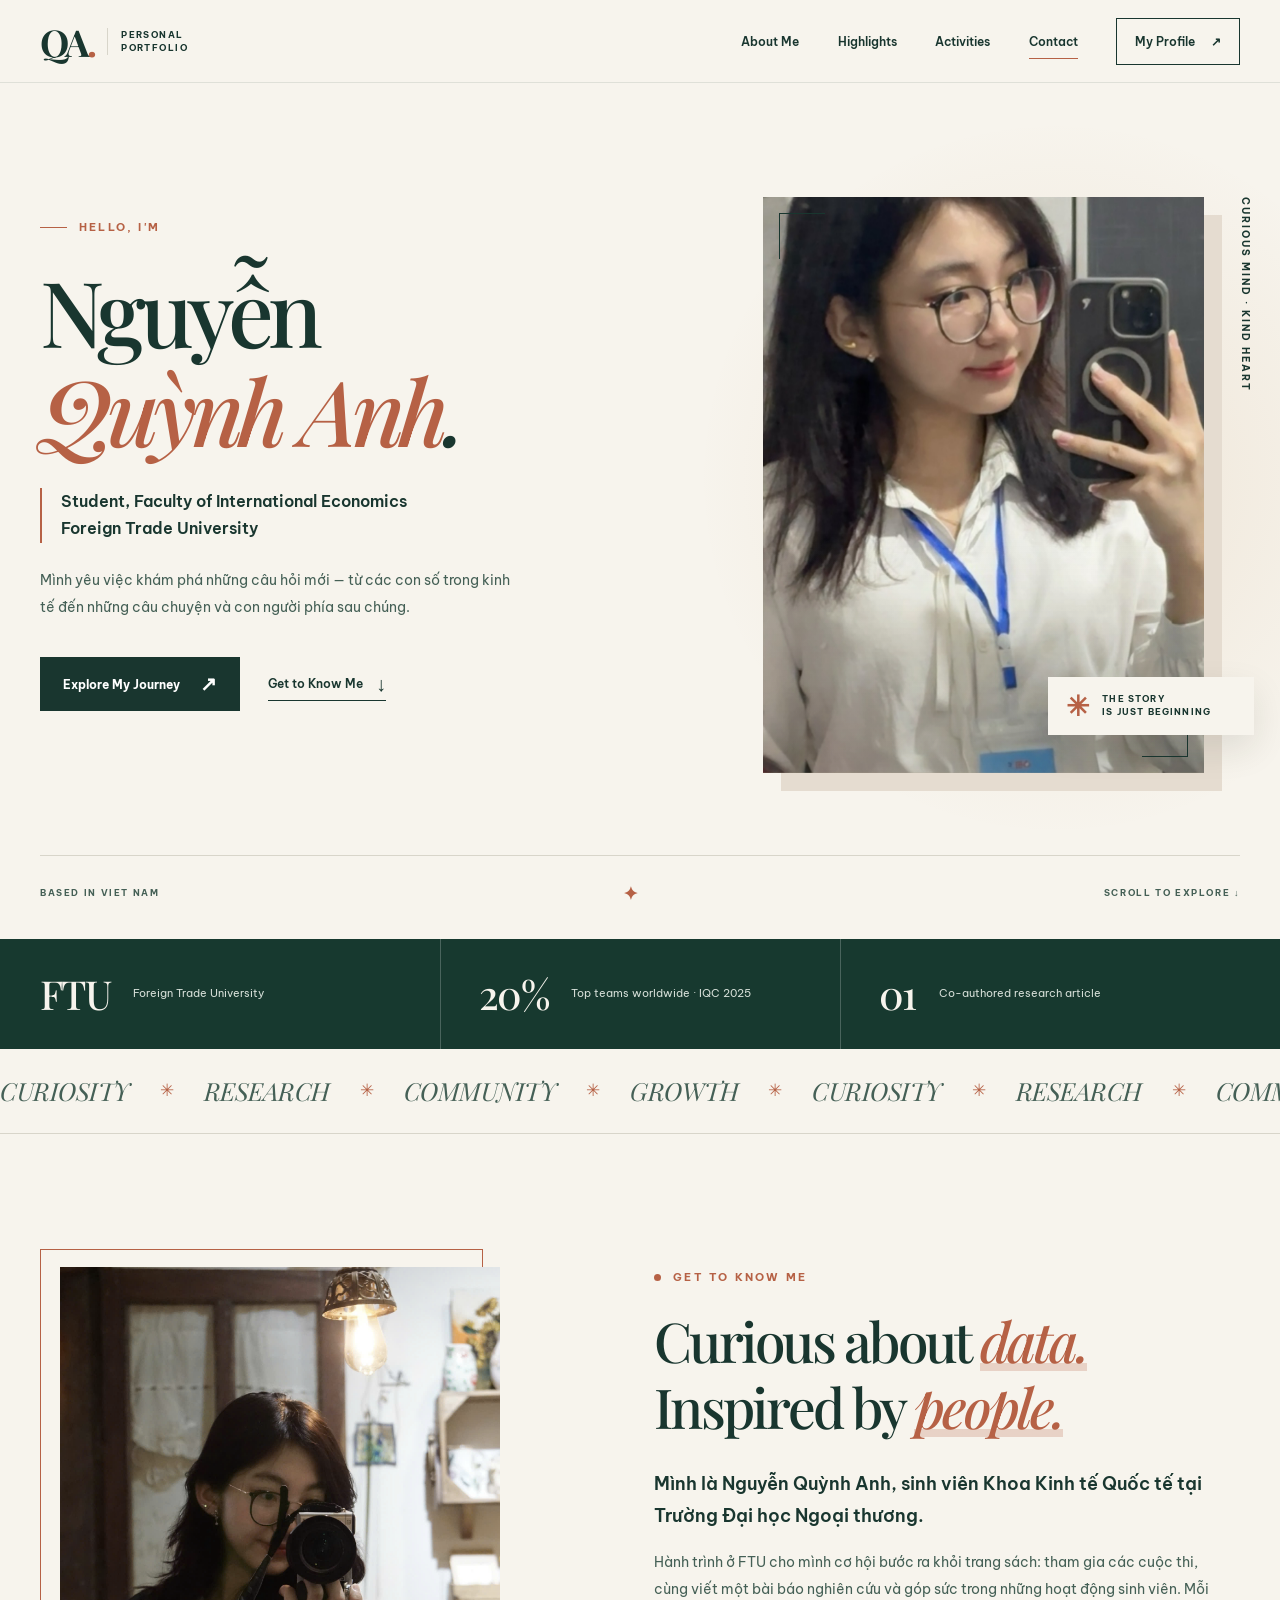
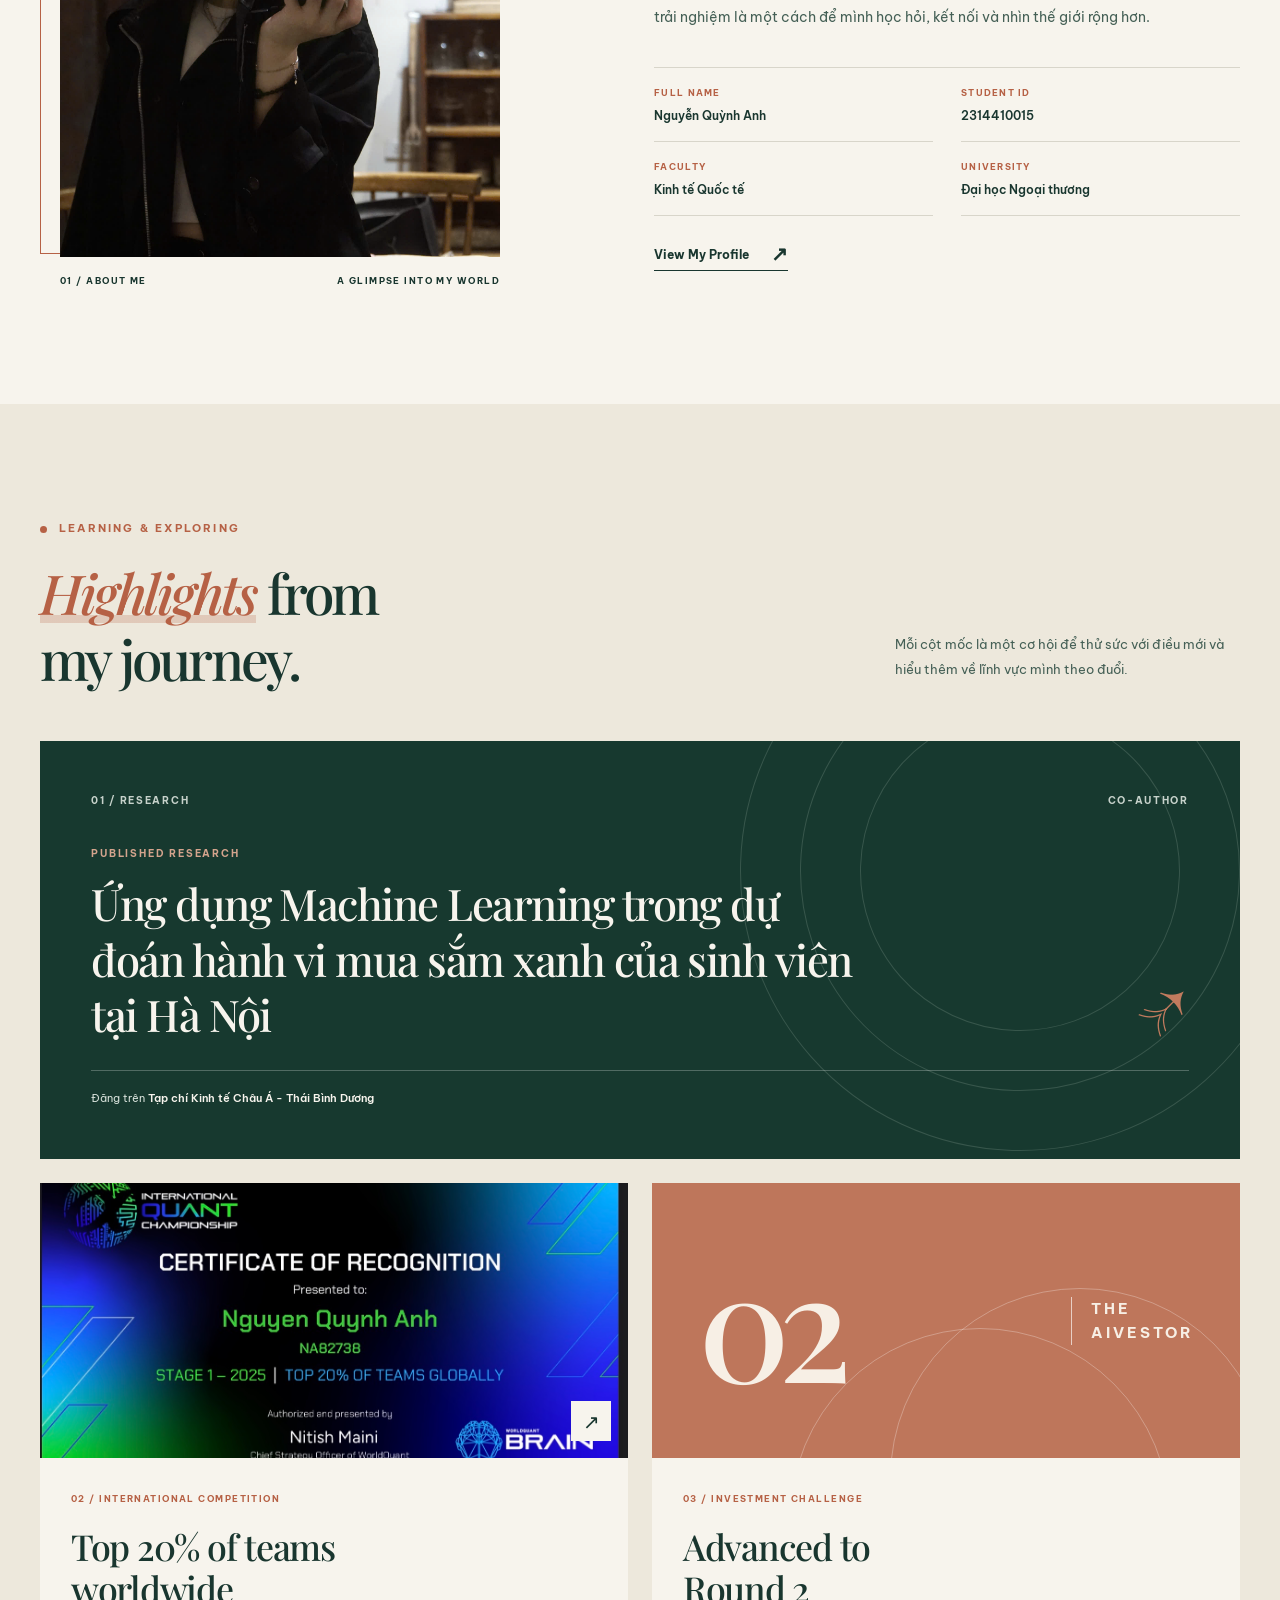
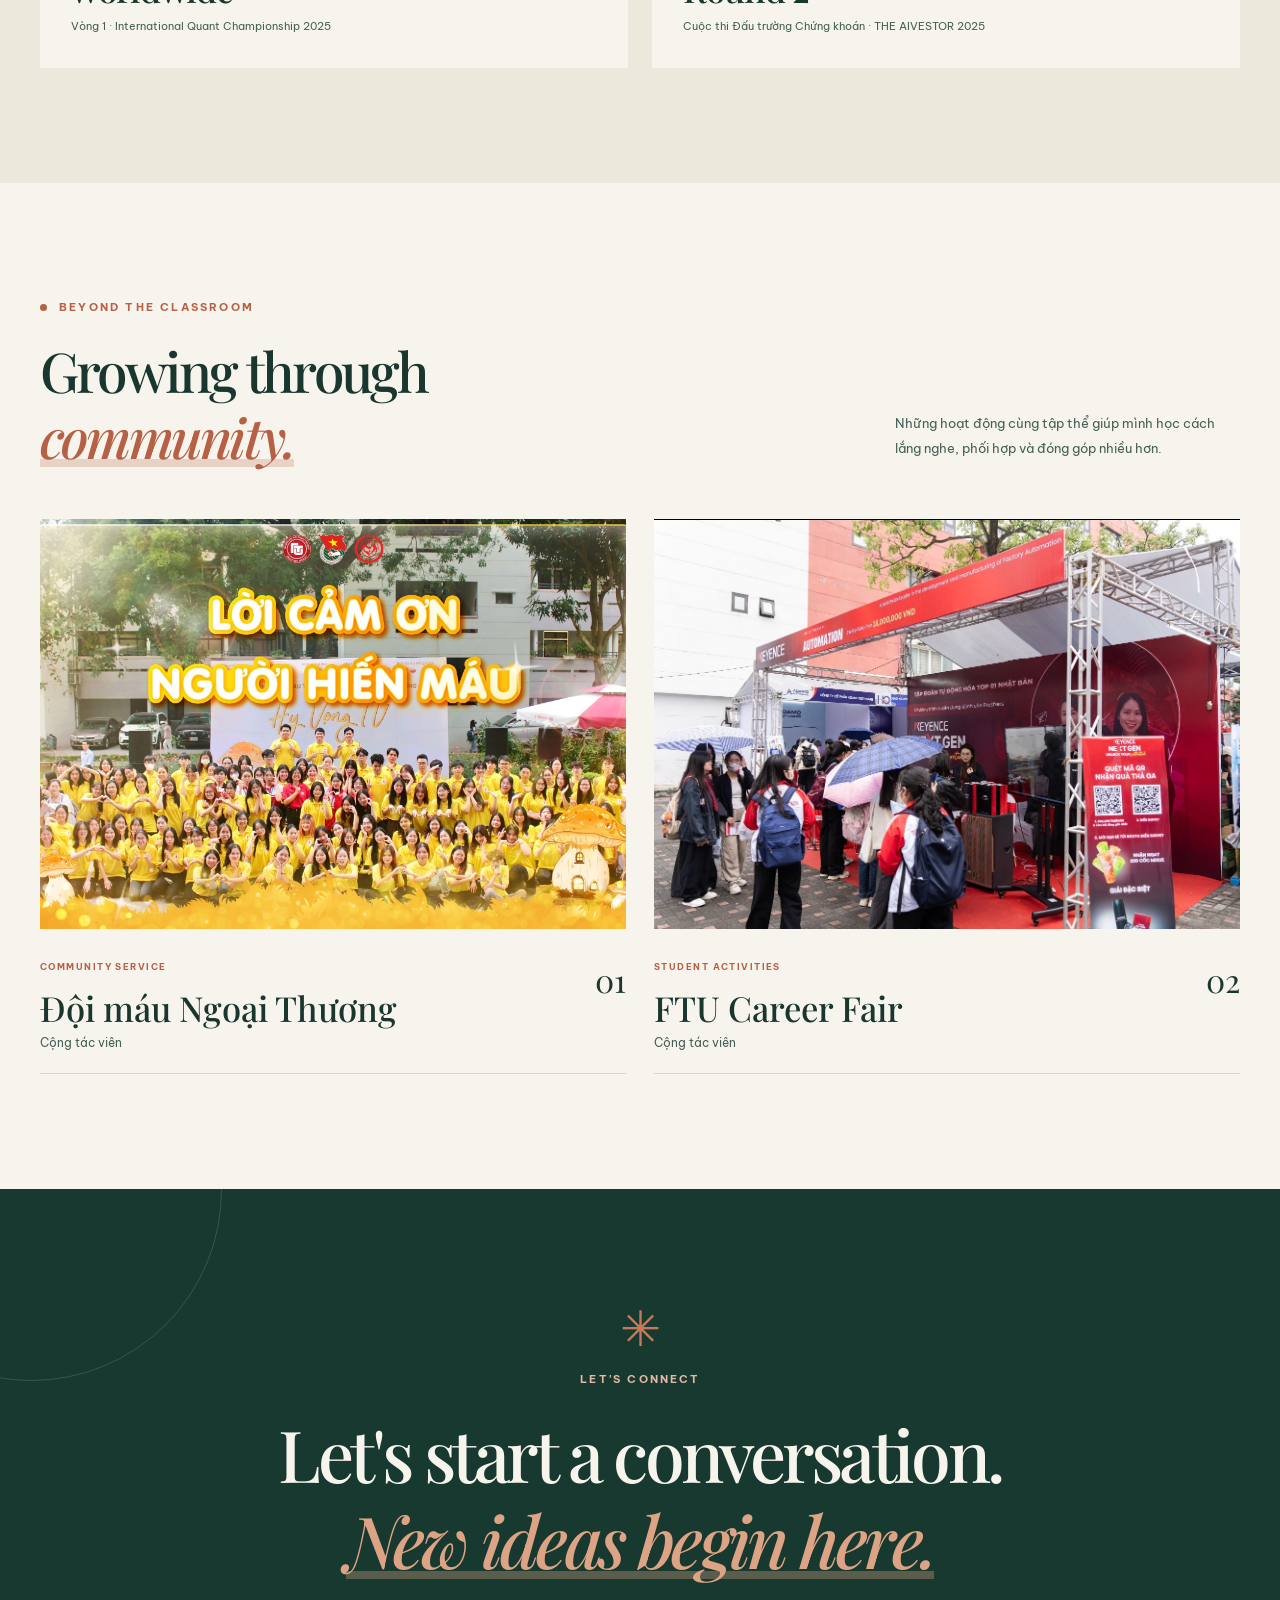
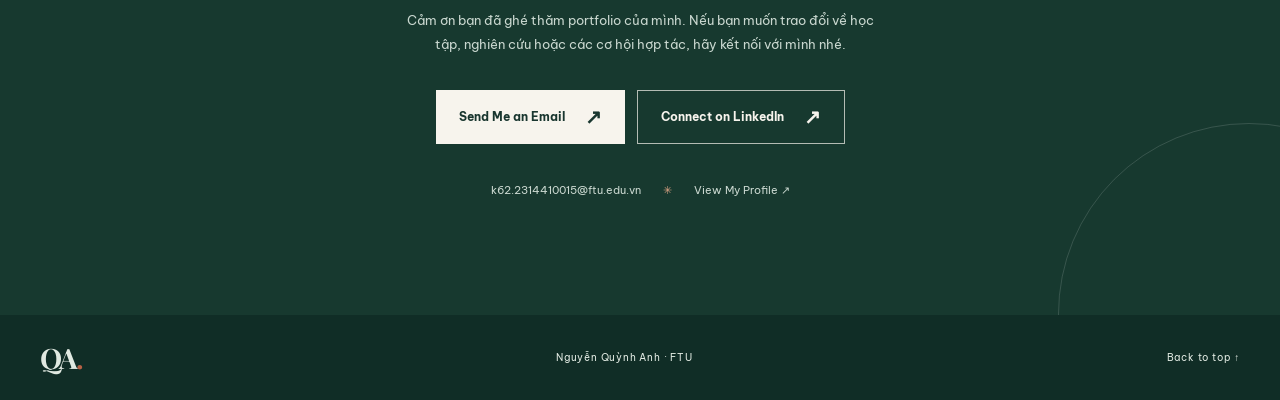
==== index.html @ eab9ea21 "Initial portfolio" ====
<!doctype html>
<html lang="vi">
  <head>
    <meta charset="UTF-8" />
    <meta name="viewport" content="width=device-width, initial-scale=1" />
    <meta name="theme-color" content="#f7f4ed" />
    <meta name="description" content="Portfolio của Nguyễn Quỳnh Anh — sinh viên Khoa Kinh tế Quốc tế, Trường Đại học Ngoại thương. Khám phá hành trình nghiên cứu, cuộc thi và hoạt động cộng đồng." />
    <meta property="og:title" content="Nguyễn Quỳnh Anh — Portfolio" />
    <meta property="og:description" content="Kinh tế, dữ liệu và những kết nối có ý nghĩa." />
    <meta property="og:type" content="website" />
    <meta property="og:image" content="assets/images/profile-portrait.jpg" />
    <title>Nguyễn Quỳnh Anh — Portfolio</title>
    <link rel="icon" href="assets/icons/favicon.svg" type="image/svg+xml" />
    <link rel="preconnect" href="https://fonts.googleapis.com" />
    <link rel="preconnect" href="https://fonts.gstatic.com" crossorigin />
    <link href="https://fonts.googleapis.com/css2?family=Be+Vietnam+Pro:wght@400;500;600;700&family=Playfair+Display:ital,wght@0,500;0,600;0,700;1,500;1,600&display=swap" rel="stylesheet" />
    <link rel="stylesheet" href="assets/css/main.css" />
    <script src="assets/js/main.js" defer></script>
  </head>
  <body>
    <a class="skip-link" href="#main">Skip to content</a>
    <div class="page-progress" aria-hidden="true"></div>

    <header class="site-header" id="dau-trang">
      <div class="container header-inner">
        <a class="brand" href="#dau-trang" aria-label="Nguyễn Quỳnh Anh — back to top">
          <span class="brand-mark">QA<span>.</span></span>
          <span class="brand-label">PERSONAL<br />PORTFOLIO</span>
        </a>

        <button class="menu-toggle" type="button" aria-expanded="false" aria-controls="primary-nav" aria-label="Open menu">
          <span></span><span></span>
        </button>

        <nav class="primary-nav" id="primary-nav" aria-label="Primary navigation">
          <a href="#ve-minh">About Me</a>
          <a href="#dau-an">Highlights</a>
          <a href="#hoat-dong">Activities</a>
          <a href="#lien-he">Contact</a>
          <a class="nav-cta" href="pages/cv.html">My Profile <span aria-hidden="true">↗</span></a>
        </nav>
      </div>
    </header>

    <main id="main">
      <section class="hero section-pad" aria-labelledby="hero-title">
        <div class="hero-glow" aria-hidden="true"></div>
        <div class="container hero-grid">
          <div class="hero-copy">
            <div class="eyebrow"><span class="eyebrow-line"></span> HELLO, I'M</div>
            <h1 id="hero-title">Nguyễn<br /><em>Quỳnh Anh<span class="period">.</span></em></h1>
            <p class="hero-role">Student, Faculty of International Economics<br />Foreign Trade University</p>
            <p class="hero-intro">Mình yêu việc khám phá những câu hỏi mới — từ các con số trong kinh tế đến những câu chuyện và con người phía sau chúng.</p>
            <div class="hero-actions">
              <a class="button button-dark" href="#dau-an">Explore My Journey <span aria-hidden="true">↗</span></a>
              <a class="text-link" href="#ve-minh">Get to Know Me <span aria-hidden="true">↓</span></a>
            </div>
          </div>

          <div class="hero-visual">
            <div class="hero-photo-wrap">
              <span class="photo-corner photo-corner-top" aria-hidden="true"></span>
              <img class="hero-photo" src="assets/images/profile-portrait.jpg" alt="Chân dung Nguyễn Quỳnh Anh" width="1278" height="2560" fetchpriority="high" />
              <span class="photo-corner photo-corner-bottom" aria-hidden="true"></span>
            </div>
            <div class="hero-image-note"><span class="note-star" aria-hidden="true">✳</span> THE STORY<br />IS JUST BEGINNING</div>
            <span class="hero-vertical" aria-hidden="true">CURIOUS MIND · KIND HEART</span>
          </div>
        </div>
        <div class="container hero-bottom"><span>BASED IN VIET NAM</span><span class="hero-bottom-center" aria-hidden="true">✦</span><a href="#ve-minh">SCROLL TO EXPLORE <span aria-hidden="true">↓</span></a></div>
      </section>

      <div class="fact-strip" aria-label="Thông tin nổi bật">
        <div class="container fact-grid">
          <div class="fact"><strong>FTU</strong><span>Foreign Trade University</span></div>
          <div class="fact"><strong data-count="20" data-suffix="%">20%</strong><span>Top teams worldwide · IQC 2025</span></div>
          <div class="fact"><strong data-count="1" data-pad="2">01</strong><span>Co-authored research article</span></div>
        </div>
      </div>

      <div class="word-band" aria-hidden="true">
        <div class="word-band-track">
          <div class="word-band-group"><span>CURIOSITY</span><i>✳</i><span>RESEARCH</span><i>✳</i><span>COMMUNITY</span><i>✳</i><span>GROWTH</span><i>✳</i></div>
          <div class="word-band-group"><span>CURIOSITY</span><i>✳</i><span>RESEARCH</span><i>✳</i><span>COMMUNITY</span><i>✳</i><span>GROWTH</span><i>✳</i></div>
        </div>
      </div>

      <section class="about section-pad" id="ve-minh" aria-labelledby="about-title">
        <div class="container about-grid">
          <div class="about-visual reveal">
            <div class="about-photo-frame">
              <img src="assets/images/profile-camera.jpg" alt="Quỳnh Anh với chiếc máy ảnh" width="1706" height="2560" loading="lazy" />
            </div>
            <div class="about-image-caption"><span>01 / ABOUT ME</span><span>A GLIMPSE INTO MY WORLD</span></div>
          </div>
          <div class="about-copy reveal">
            <p class="section-kicker"><span class="kicker-dot"></span> GET TO KNOW ME</p>
            <h2 id="about-title">Curious about <em>data.</em><br />Inspired by <em>people.</em></h2>
            <p class="about-lead">Mình là Nguyễn Quỳnh Anh, sinh viên Khoa Kinh tế Quốc tế tại Trường Đại học Ngoại thương.</p>
            <p>Hành trình ở FTU cho mình cơ hội bước ra khỏi trang sách: tham gia các cuộc thi, cùng viết một bài báo nghiên cứu và góp sức trong những hoạt động sinh viên. Mỗi trải nghiệm là một cách để mình học hỏi, kết nối và nhìn thế giới rộng hơn.</p>
            <dl class="identity-list">
              <div><dt>FULL NAME</dt><dd>Nguyễn Quỳnh Anh</dd></div>
              <div><dt>STUDENT ID</dt><dd>2314410015</dd></div>
              <div><dt>FACULTY</dt><dd>Kinh tế Quốc tế</dd></div>
              <div><dt>UNIVERSITY</dt><dd>Đại học Ngoại thương</dd></div>
            </dl>
            <a class="inline-arrow" href="pages/cv.html">View My Profile <span aria-hidden="true">↗</span></a>
          </div>
        </div>
      </section>

      <section class="highlights section-pad" id="dau-an" aria-labelledby="highlights-title">
        <div class="container">
          <div class="section-head reveal">
            <div><p class="section-kicker"><span class="kicker-dot"></span> LEARNING & EXPLORING</p><h2 id="highlights-title"><em>Highlights</em> from<br />my journey.</h2></div>
            <p>Mỗi cột mốc là một cơ hội để thử sức với điều mới và hiểu thêm về lĩnh vực mình theo đuổi.</p>
          </div>

          <article class="research-card reveal">
            <div class="research-ornament" aria-hidden="true"><span></span><span></span><span></span></div>
            <div class="research-content">
              <div class="card-topline"><span>01 / RESEARCH</span><span>CO-AUTHOR</span></div>
              <div class="research-main"><div><p class="research-label">PUBLISHED RESEARCH</p><h3>Ứng dụng Machine Learning trong dự đoán hành vi mua sắm xanh của sinh viên tại Hà Nội</h3></div><span class="research-symbol" aria-hidden="true">↗</span></div>
              <p class="research-publisher">Đăng trên <strong>Tạp chí Kinh tế Châu Á - Thái Bình Dương</strong></p>
            </div>
          </article>

          <div class="achievement-grid">
            <article class="achievement-card achievement-quant reveal">
              <a class="achievement-media" href="assets/images/iqc-2025-certificate.jpg" target="_blank" rel="noopener noreferrer" aria-label="Enlarge International Quant Championship 2025 certificate">
                <img src="assets/images/iqc-2025-certificate.jpg" alt="Chứng nhận Top 20% đội thi toàn cầu vòng 1 International Quant Championship 2025" width="1273" height="684" loading="lazy" />
                <span class="media-open" aria-hidden="true">↗</span>
              </a>
              <div class="achievement-body"><span class="card-number">02 / INTERNATIONAL COMPETITION</span><h3>Top 20% of teams<br />worldwide</h3><p>Vòng 1 · International Quant Championship 2025</p></div>
            </article>
            <article class="achievement-card achievement-aivestor reveal">
              <div class="aivestor-art" aria-hidden="true"><span class="art-ring art-ring-one"></span><span class="art-ring art-ring-two"></span><span class="art-big">02</span><span class="art-small">THE<br />AIVESTOR</span></div>
              <div class="achievement-body"><span class="card-number">03 / INVESTMENT CHALLENGE</span><h3>Advanced to<br />Round 2</h3><p>Cuộc thi Đấu trường Chứng khoán · THE AIVESTOR 2025</p></div>
            </article>
          </div>
        </div>
      </section>

      <section class="activities section-pad" id="hoat-dong" aria-labelledby="activities-title">
        <div class="container">
          <div class="section-head activities-head reveal">
            <div><p class="section-kicker"><span class="kicker-dot"></span> BEYOND THE CLASSROOM</p><h2 id="activities-title">Growing through<br /><em>community.</em></h2></div>
            <p>Những hoạt động cùng tập thể giúp mình học cách lắng nghe, phối hợp và đóng góp nhiều hơn.</p>
          </div>
          <div class="activities-grid">
            <article class="activity-card reveal">
              <div class="activity-image"><img src="assets/images/blood-donation-team.jpg" alt="Tập thể Đội máu Ngoại Thương trong một hoạt động cộng đồng" width="2048" height="1365" loading="lazy" /></div>
              <div class="activity-info"><div><span>COMMUNITY SERVICE</span><h3>Đội máu Ngoại Thương</h3><p>Cộng tác viên</p></div><span class="activity-index">01</span></div>
            </article>
            <article class="activity-card reveal">
              <div class="activity-image"><img src="assets/images/ftu-career-fair.jpg" alt="Không gian sự kiện FTU Career Fair" width="1290" height="851" loading="lazy" /></div>
              <div class="activity-info"><div><span>STUDENT ACTIVITIES</span><h3>FTU Career Fair</h3><p>Cộng tác viên</p></div><span class="activity-index">02</span></div>
            </article>
          </div>
        </div>
      </section>

      <section class="closing section-pad" id="lien-he" aria-labelledby="closing-title">
        <div class="container closing-inner reveal">
          <div class="closing-star" aria-hidden="true">✳</div>
          <p class="section-kicker">LET'S CONNECT</p>
          <h2 id="closing-title">Let's start a conversation.<br /><em>New ideas begin here.</em></h2>
          <p>Cảm ơn bạn đã ghé thăm portfolio của mình. Nếu bạn muốn trao đổi về học tập, nghiên cứu hoặc các cơ hội hợp tác, hãy kết nối với mình nhé.</p>
          <div class="contact-actions"><a class="button button-light" href="mailto:k62.2314410015@ftu.edu.vn">Send Me an Email <span aria-hidden="true">↗</span></a><a class="button button-outline-light" href="https://www.linkedin.com/in/qu%E1%BB%B3nh-anh-nguy%E1%BB%85n-b60a093b4/" target="_blank" rel="noopener noreferrer">Connect on LinkedIn <span aria-hidden="true">↗</span></a></div>
          <div class="contact-details"><a href="mailto:k62.2314410015@ftu.edu.vn">k62.2314410015@ftu.edu.vn</a><span aria-hidden="true">✳</span><a href="pages/cv.html">View My Profile ↗</a></div>
        </div>
      </section>
    </main>

    <dialog class="image-lightbox" id="certificate-lightbox" aria-label="International Quant Championship 2025 certificate">
      <div class="lightbox-inner">
        <button class="lightbox-close" type="button" aria-label="Close image">×</button>
        <img src="assets/images/iqc-2025-certificate.jpg" alt="Chứng nhận Top 20% đội thi toàn cầu vòng 1 International Quant Championship 2025" width="1273" height="684" />
        <p>International Quant Championship 2025 · Top 20% of teams worldwide</p>
      </div>
    </dialog>

    <button class="back-to-top" type="button" aria-label="Back to top">↑</button>

    <footer class="site-footer">
      <div class="container footer-inner"><a class="footer-brand" href="#dau-trang">QA<span>.</span></a><span>Nguyễn Quỳnh Anh · FTU</span><a href="#dau-trang">Back to top ↑</a></div>
    </footer>
  </body>
</html>
---- assets/css/main.css ----
:root {
  --paper: #f7f4ed;
  --paper-deep: #ede8dc;
  --ink: #19362f;
  --ink-soft: #456056;
  --forest: #17392f;
  --rust: #b66145;
  --line: #d8d5ca;
  --font-body: "Be Vietnam Pro", Arial, sans-serif;
  --font-display: "Playfair Display", Georgia, serif;
}

* { box-sizing: border-box; }
html { scroll-behavior: smooth; scroll-padding-top: 92px; }
body { margin: 0; overflow-x: hidden; background: var(--paper); color: var(--ink); font-family: var(--font-body); font-size: 15px; line-height: 1.75; }
img { display: block; max-width: 100%; }
a { color: inherit; text-decoration: none; }
button { font: inherit; }
::selection { background: #d4b3a1; color: var(--ink); }
:focus-visible { outline: 3px solid var(--rust); outline-offset: 4px; }
.container { width: min(100% - 80px, 1320px); margin-inline: auto; }
.section-pad { padding-block: clamp(88px, 9vw, 142px); }
.skip-link { position: absolute; z-index: 1000; top: -80px; left: 24px; padding: 12px 18px; background: var(--ink); color: white; }
.skip-link:focus { top: 15px; }
.page-progress { position: fixed; z-index: 100; top: 0; left: 0; width: 0; height: 3px; background: var(--rust); }

/* Header */
.site-header { position: sticky; z-index: 50; top: 0; background: rgba(247, 244, 237, .94); border-bottom: 1px solid rgba(25, 54, 47, .1); backdrop-filter: blur(18px); }
.header-inner { display: flex; min-height: 82px; align-items: center; justify-content: space-between; gap: 30px; }
.brand { display: inline-flex; align-items: center; gap: 13px; flex-shrink: 0; }
.brand-mark { font-family: var(--font-display); font-weight: 700; font-size: 37px; line-height: 1; letter-spacing: -.08em; }
.brand-mark span, .footer-brand span { color: var(--rust); }
.brand-label { padding-left: 13px; border-left: 1px solid var(--line); font-size: 9px; font-weight: 700; letter-spacing: .16em; line-height: 1.5; }
.primary-nav { display: flex; align-items: center; gap: clamp(22px, 3vw, 48px); }
.primary-nav a { position: relative; font-size: 12px; font-weight: 600; transition: color .2s; }
.primary-nav a:not(.nav-cta)::after { position: absolute; right: 0; bottom: -7px; left: 0; height: 1px; background: var(--rust); content: ""; transform: scaleX(0); transform-origin: left; transition: transform .25s; }
.primary-nav a:not(.nav-cta):hover::after, .primary-nav a[aria-current="location"]::after { transform: scaleX(1); }
.primary-nav a:hover { color: var(--rust); }
.primary-nav .nav-cta { display: inline-flex; align-items: center; gap: 16px; padding: 12px 18px; border: 1px solid var(--ink); }
.primary-nav .nav-cta:hover { background: var(--ink); color: var(--paper); }
.menu-toggle { display: none; }

/* Hero */
.hero { position: relative; padding-top: clamp(66px, 7vw, 110px); padding-bottom: 30px; overflow: hidden; }
.hero-glow { position: absolute; top: 5%; right: -10%; width: 55vw; height: 55vw; border-radius: 50%; background: radial-gradient(circle, #eee4d5 0%, rgba(238,228,213,0) 72%); pointer-events: none; }
.hero-grid { position: relative; display: grid; grid-template-columns: minmax(0, 1.14fr) minmax(0, .86fr); align-items: center; gap: clamp(50px, 7vw, 120px); min-height: 560px; }
.hero-copy { position: relative; z-index: 2; padding-bottom: 40px; }
.eyebrow, .section-kicker { display: flex; align-items: center; gap: 12px; margin: 0 0 24px; color: var(--rust); font-size: 11px; font-weight: 700; letter-spacing: .2em; }
.eyebrow-line { display: inline-block; width: 27px; height: 1px; background: var(--rust); }
.hero h1 { margin: 0; font-family: var(--font-display); font-size: clamp(67px, 7.1vw, 112px); font-weight: 500; line-height: 1.09; letter-spacing: -.065em; }
.hero h1 em, h2 em { color: var(--rust); font-weight: 500; }
.hero h1 em { white-space: nowrap; }
.period { color: var(--ink); }
.hero-role { margin: 29px 0 0; padding-left: 19px; border-left: 2px solid var(--rust); font-size: clamp(15px, 1.25vw, 18px); font-weight: 600; line-height: 1.7; }
.hero-intro { max-width: 485px; margin: 24px 0 0; color: var(--ink-soft); font-size: 14px; line-height: 1.95; }
.hero-actions { display: flex; flex-wrap: wrap; align-items: center; gap: 28px; margin-top: 36px; }
.button { display: inline-flex; min-height: 54px; align-items: center; justify-content: center; gap: 20px; padding: 14px 23px; font-size: 12px; font-weight: 700; transition: background .25s, color .25s, transform .25s; }
.button:hover { transform: translateY(-3px); }
.button-dark { background: var(--ink); color: white; }
.button-dark:hover { background: var(--rust); }
.button span, .text-link span, .inline-arrow span { font-size: 20px; line-height: 1; }
.text-link { display: inline-flex; align-items: center; gap: 13px; border-bottom: 1px solid var(--ink); padding-block: 6px; font-size: 12px; font-weight: 600; }
.text-link:hover { color: var(--rust); border-color: var(--rust); }
.hero-visual { position: relative; width: min(100%, 520px); margin-left: auto; padding: 24px 36px 24px 0; }
.hero-photo-wrap { position: relative; height: clamp(500px, 45vw, 650px); background: #d7c4ae; box-shadow: 18px 18px 0 #e5dcd0; }
.hero-photo-wrap::after { position: absolute; inset: 0; background: linear-gradient(0deg, rgba(32, 26, 22, .16), transparent 42%); content: ""; pointer-events: none; }
.hero-photo { width: 100%; height: 100%; object-fit: cover; object-position: center 24%; }
.photo-corner { position: absolute; z-index: 2; width: 46px; height: 46px; border-color: white; pointer-events: none; }
.photo-corner-top { top: 16px; left: 16px; border-top: 1px solid; border-left: 1px solid; }
.photo-corner-bottom { right: 16px; bottom: 16px; border-right: 1px solid; border-bottom: 1px solid; }
.hero-image-note { position: absolute; z-index: 3; right: -14px; bottom: 62px; display: flex; align-items: center; gap: 12px; min-width: 206px; padding: 15px 18px; background: var(--paper); box-shadow: 0 14px 35px rgba(29, 35, 31, .1); font-size: 9px; font-weight: 700; letter-spacing: .13em; line-height: 1.4; }
.note-star { color: var(--rust); font-size: 28px; line-height: 1; }
.hero-vertical { position: absolute; right: -14px; top: 24px; font-size: 10px; font-weight: 700; letter-spacing: .2em; writing-mode: vertical-rl; }
.hero-bottom { display: flex; justify-content: space-between; align-items: center; margin-top: 58px; padding-top: 22px; border-top: 1px solid var(--line); color: var(--ink-soft); font-size: 9px; font-weight: 700; letter-spacing: .18em; }
.hero-bottom a:hover { color: var(--rust); }
.hero-bottom-center { color: var(--rust); font-size: 18px; }

/* Facts */
.fact-strip { background: var(--forest); color: var(--paper); }
.fact-grid { display: grid; grid-template-columns: repeat(3, 1fr); }
.fact { display: flex; align-items: center; gap: 23px; min-height: 110px; padding: 18px 38px; }
.fact:first-child { padding-left: 0; }
.fact + .fact { border-left: 1px solid rgba(255,255,255,.22); }
.fact strong { font-family: var(--font-display); font-size: 40px; font-weight: 500; letter-spacing: -.04em; line-height: 1; }
.fact span { max-width: 190px; color: #d6dfd8; font-size: 11px; line-height: 1.6; }

/* Shared sections */
.section-kicker { margin-bottom: 20px; }
.kicker-dot { width: 7px; height: 7px; border-radius: 50%; background: var(--rust); }
h2 { margin: 0; font-family: var(--font-display); font-size: clamp(45px, 4.3vw, 68px); font-weight: 500; line-height: 1.2; letter-spacing: -.05em; }
.reveal { transition: opacity .7s ease, transform .7s ease; }
.has-js .reveal { opacity: 0; transform: translateY(28px); }
.has-js .reveal.is-visible { opacity: 1; transform: translateY(0); }

/* About */
.about-grid { display: grid; grid-template-columns: minmax(0, .83fr) minmax(0, 1fr); align-items: center; gap: clamp(70px, 10vw, 160px); }
.about-visual { position: relative; max-width: 460px; padding: 18px 0 0 20px; }
.about-visual::before { position: absolute; top: 0; right: 17px; bottom: 35px; left: 0; border: 1px solid var(--rust); content: ""; }
.about-photo-frame { position: relative; height: 590px; overflow: hidden; background: var(--paper-deep); }
.about-photo-frame img { width: 100%; height: 100%; object-fit: cover; object-position: center 38%; filter: saturate(.82); transition: transform .7s; }
.about-photo-frame:hover img { transform: scale(1.04); }
.about-image-caption { display: flex; justify-content: space-between; gap: 10px; padding-top: 16px; font-size: 9px; font-weight: 700; letter-spacing: .16em; }
.about-copy { max-width: 650px; }
.about-copy .about-lead { margin-top: 29px; color: var(--ink); font-size: 18px; font-weight: 600; line-height: 1.75; }
.about-copy > p:not(.section-kicker):not(.about-lead) { margin: 17px 0 0; max-width: 570px; color: var(--ink-soft); font-size: 14px; line-height: 1.95; }
.identity-list { display: grid; grid-template-columns: 1fr 1fr; gap: 0 28px; margin: 36px 0 25px; border-top: 1px solid var(--line); }
.identity-list div { padding: 17px 0 15px; border-bottom: 1px solid var(--line); }
.identity-list dt { margin-bottom: 4px; color: var(--rust); font-size: 9px; font-weight: 700; letter-spacing: .14em; }
.identity-list dd { margin: 0; font-size: 12px; font-weight: 600; }
.inline-arrow { display: inline-flex; align-items: center; justify-content: space-between; gap: 22px; border-bottom: 1px solid var(--ink); padding-bottom: 5px; font-size: 12px; font-weight: 700; }
.inline-arrow:hover { color: var(--rust); border-color: var(--rust); }

/* Highlights */
.highlights { background: var(--paper-deep); }
.section-head { display: flex; justify-content: space-between; align-items: end; gap: 50px; margin-bottom: 50px; }
.section-head > p { max-width: 345px; margin: 0 0 9px; color: var(--ink-soft); font-size: 13px; line-height: 1.9; }
.research-card { position: relative; min-height: 395px; overflow: hidden; background: var(--forest); color: var(--paper); }
.research-content { position: relative; z-index: 2; display: flex; flex-direction: column; min-height: 395px; padding: clamp(26px, 4vw, 52px); }
.card-topline { display: flex; justify-content: space-between; gap: 16px; color: #c7d2cb; font-size: 10px; font-weight: 700; letter-spacing: .17em; }
.research-main { display: flex; align-items: end; justify-content: space-between; gap: 40px; margin-top: auto; }
.research-label { margin: 36px 0 13px; color: #d4a48d; font-size: 10px; font-weight: 700; letter-spacing: .18em; }
.research-main h3 { max-width: 780px; margin: 0; font-family: var(--font-display); font-size: clamp(30px, 3.4vw, 51px); font-weight: 500; line-height: 1.28; letter-spacing: -.035em; }
.research-symbol { color: #c17b5e; font-family: var(--font-display); font-size: 82px; line-height: 1; }
.research-publisher { margin: 27px 0 0; padding-top: 18px; border-top: 1px solid rgba(255,255,255,.25); color: #d8e2db; font-size: 11px; }
.research-publisher strong { color: var(--paper); font-weight: 600; }
.research-ornament { position: absolute; top: -150px; right: -60px; width: 560px; height: 560px; opacity: .18; transform: rotate(-20deg); }
.research-ornament span { position: absolute; inset: 0; border: 1px solid #c8d8ca; border-radius: 50%; }
.research-ornament span:nth-child(2) { inset: 60px; }
.research-ornament span:nth-child(3) { inset: 120px; }
.achievement-grid { display: grid; grid-template-columns: 1fr 1fr; gap: 24px; margin-top: 24px; }
.achievement-card { overflow: hidden; background: var(--paper); }
.achievement-media, .aivestor-art { position: relative; display: block; height: 275px; overflow: hidden; background: #d2d9d0; }
.achievement-media img { width: 100%; height: 100%; object-fit: cover; object-position: center; transition: transform .6s; }
.achievement-media:hover img { transform: scale(1.05); }
.media-open { position: absolute; right: 17px; bottom: 17px; display: grid; width: 40px; height: 40px; place-items: center; background: var(--paper); color: var(--ink); font-size: 20px; }
.achievement-body { min-height: 195px; padding: 26px 31px 31px; }
.card-number { color: var(--rust); font-size: 9px; font-weight: 700; letter-spacing: .16em; }
.achievement-body h3 { margin: 14px 0 8px; font-family: var(--font-display); font-size: clamp(29px, 2.8vw, 42px); font-weight: 500; line-height: 1.18; letter-spacing: -.035em; }
.achievement-body p { margin: 0; color: var(--ink-soft); font-size: 11px; }
.aivestor-art { display: flex; align-items: center; justify-content: space-between; padding: 20px 46px; background: #be765b; color: #f7efe5; }
.art-ring { position: absolute; width: 380px; height: 380px; border: 1px solid rgba(255,255,255,.28); border-radius: 50%; }
.art-ring-one { right: -30px; bottom: -210px; }
.art-ring-two { right: 70px; bottom: -250px; }
.art-big { position: relative; font-family: var(--font-display); font-size: 150px; font-weight: 500; line-height: 1; letter-spacing: -.08em; }
.art-small { position: relative; border-left: 1px solid rgba(255,255,255,.65); padding-left: 19px; font-size: 15px; font-weight: 700; letter-spacing: .2em; line-height: 1.6; }

/* Activities */
.activities-grid { display: grid; grid-template-columns: 1fr 1fr; gap: 28px; }
.activity-card { min-width: 0; }
.activity-image { height: clamp(300px, 32vw, 420px); overflow: hidden; background: var(--paper-deep); }
.activity-image img { width: 100%; height: 100%; object-fit: cover; transition: transform .6s; }
.activity-card:first-child .activity-image img { object-position: center 45%; }
.activity-card:nth-child(2) .activity-image img { object-position: center; }
.activity-card:hover .activity-image img { transform: scale(1.045); }
.activity-info { display: flex; justify-content: space-between; gap: 24px; padding: 23px 0 20px; border-bottom: 1px solid var(--line); }
.activity-info span:not(.activity-index) { color: var(--rust); font-size: 9px; font-weight: 700; letter-spacing: .16em; }
.activity-info h3 { margin: 8px 0 1px; font-family: var(--font-display); font-size: clamp(26px, 2.7vw, 38px); font-weight: 500; line-height: 1.3; }
.activity-info p { margin: 0; color: var(--ink-soft); font-size: 12px; }
.activity-index { font-family: var(--font-display); font-size: 32px; }

/* Closing */
.closing { position: relative; overflow: hidden; background: var(--forest); color: var(--paper); text-align: center; }
.closing::before, .closing::after { position: absolute; width: 380px; height: 380px; border: 1px solid rgba(255,255,255,.14); border-radius: 50%; content: ""; }
.closing::before { top: -190px; left: -160px; }
.closing::after { right: -160px; bottom: -190px; }
.closing-inner { position: relative; z-index: 2; display: flex; flex-direction: column; align-items: center; }
.closing-star { margin-bottom: 17px; color: #c77858; font-size: 49px; line-height: 1; }
.closing .section-kicker { color: #e1b9a9; }
.closing h2 { font-size: clamp(46px, 5.6vw, 82px); }
.closing h2 em { color: #dca384; }
.closing-inner > p:not(.section-kicker) { max-width: 480px; margin: 26px auto 34px; color: #c9d7cf; font-size: 13px; line-height: 1.85; }
.button-light { background: var(--paper); color: var(--ink); }
.button-light:hover { background: #e9c6b4; }
.contact-actions { display: flex; flex-wrap: wrap; justify-content: center; gap: 12px; }
.button-outline-light { border: 1px solid rgba(247,244,237,.7); color: var(--paper); }
.button-outline-light:hover { background: var(--paper); color: var(--ink); }
.contact-details { display: flex; align-items: center; gap: 22px; margin-top: 37px; color: #c9d7cf; font-size: 11px; }
.contact-details > span { color: #dca384; }
.contact-details a:hover { color: #e9b9a5; }
.site-footer { background: #102d26; color: #e0e9e1; }
.footer-inner { display: flex; min-height: 85px; justify-content: space-between; align-items: center; gap: 22px; }
.footer-brand { font-family: var(--font-display); font-size: 28px; font-weight: 700; line-height: 1; letter-spacing: -.07em; }
.footer-inner > span, .footer-inner > a:last-child { font-size: 10px; letter-spacing: .08em; }
.footer-inner > a:last-child:hover { color: #e9b9a5; }

/* Motion and interactions */
.word-band { overflow: hidden; border-bottom: 1px solid var(--line); background: var(--paper); }
.word-band-track { display: flex; width: max-content; animation: wordBandScroll 27s linear infinite; }
.word-band:hover .word-band-track { animation-play-state: paused; }
.word-band-group { display: flex; flex: 0 0 auto; align-items: center; gap: 30px; min-height: 84px; padding-right: 30px; white-space: nowrap; }
.word-band-group span { color: var(--ink-soft); font-family: var(--font-display); font-size: 25px; font-style: italic; letter-spacing: -.02em; }
.word-band-group i { color: var(--rust); font-size: 17px; font-style: normal; }

.has-js .site-header { animation: headerEnter .65s ease both; }
.has-js .hero-copy > .eyebrow { animation: heroEnter .75s .12s both; }
.has-js .hero-copy > h1 { animation: heroEnter .85s .23s both; }
.has-js .hero-copy > .hero-role { animation: heroEnter .8s .38s both; }
.has-js .hero-copy > .hero-intro { animation: heroEnter .8s .5s both; }
.has-js .hero-copy > .hero-actions { animation: heroEnter .8s .62s both; }
.has-js .hero-photo { animation: portraitUnveil 1.2s .22s both; }
.hero-glow { animation: ambientDrift 11s ease-in-out infinite alternate; }
.hero-photo-wrap { transform: perspective(1000px) rotateX(var(--tilt-x, 0deg)) rotateY(var(--tilt-y, 0deg)); transition: transform .38s ease; transform-style: preserve-3d; }
.hero-photo-wrap::before { position: absolute; z-index: 1; inset: 0; background: radial-gradient(circle at var(--glow-x, 50%) var(--glow-y, 50%), rgba(255,255,255,.2), transparent 48%); content: ""; opacity: 0; pointer-events: none; transition: opacity .3s; }
.hero-visual:hover .hero-photo-wrap::before { opacity: 1; }
.note-star, .closing-star { display: inline-block; animation: starTurn 16s linear infinite; }
.research-ornament { animation: ornamentFloat 9s ease-in-out infinite alternate; }
.art-ring { animation: ringBreathe 7s ease-in-out infinite alternate; }
.art-ring-two { animation-delay: -3s; }

.achievement-grid .reveal:nth-child(2), .activities-grid .reveal:nth-child(2) { transition-delay: .13s; }
.section-head h2 em, .about-copy h2 em, .closing h2 em { background-image: linear-gradient(rgba(182,97,69,.23), rgba(182,97,69,.23)); background-position: 0 91%; background-repeat: no-repeat; background-size: 0 8px; transition: background-size 1s cubic-bezier(.2,.7,.2,1) .2s; }
.section-head.is-visible h2 em, .about-copy.is-visible h2 em, .closing-inner.is-visible h2 em { background-size: 100% 8px; }
.closing h2 em { background-image: linear-gradient(rgba(220,163,132,.34), rgba(220,163,132,.34)); }
.about-photo-frame img { transform: scale(1.06) translateY(var(--parallax-y, 0px)); }
.about-photo-frame:hover img { transform: scale(1.1) translateY(var(--parallax-y, 0px)); }
.has-js .achievement-card.reveal.is-visible, .has-js .activity-card.reveal.is-visible { transition: opacity .7s ease, transform .55s ease, box-shadow .4s ease; }
.has-js .achievement-card.reveal.is-visible:hover, .has-js .activity-card.reveal.is-visible:hover { transform: translateY(-8px); box-shadow: 0 24px 42px rgba(25,54,47,.13); }
.activity-card:hover .activity-info { border-color: var(--rust); }
.achievement-card:hover .media-open { transform: translate(3px, -3px); }
.media-open { transition: transform .25s; }
.button { position: relative; overflow: hidden; }
.button::before { position: absolute; top: 0; bottom: 0; left: -70%; width: 42%; background: linear-gradient(90deg, transparent, rgba(255,255,255,.2), transparent); content: ""; transform: skewX(-20deg); transition: left .7s ease; pointer-events: none; }
.button:hover::before { left: 130%; }
.button span, .inline-arrow span, .text-link span { transition: transform .25s ease; }
.button:hover span, .inline-arrow:hover span { transform: translate(3px, -3px); }
.text-link:hover span { transform: translateY(3px); }
.primary-nav.is-open { animation: menuEnter .28s ease both; }

.image-lightbox { width: min(100% - 40px, 1000px); max-height: calc(100dvh - 40px); padding: 0; border: 0; background: var(--paper); color: var(--ink); box-shadow: 0 30px 70px rgba(0,0,0,.25); }
.image-lightbox[open] { animation: lightboxEnter .3s ease both; }
.image-lightbox::backdrop { background: rgba(10,25,20,.82); backdrop-filter: blur(7px); }
.lightbox-inner { position: relative; max-height: calc(100dvh - 40px); overflow: auto; padding: 18px; }
.lightbox-inner img { width: 100%; height: auto; max-height: calc(100dvh - 122px); object-fit: contain; }
.lightbox-inner p { margin: 12px 48px 2px 2px; font-size: 11px; font-weight: 600; }
.lightbox-close { position: absolute; z-index: 2; top: 24px; right: 24px; display: grid; width: 37px; height: 37px; place-items: center; border: 0; background: var(--paper); color: var(--ink); cursor: pointer; font-size: 27px; line-height: 1; }
.lightbox-close:hover { background: var(--rust); color: white; }
.back-to-top { position: fixed; z-index: 45; right: 26px; bottom: 26px; display: grid; width: 48px; height: 48px; place-items: center; border: 1px solid rgba(255,255,255,.45); border-radius: 50%; background: var(--forest); box-shadow: 0 12px 30px rgba(25,54,47,.2); color: white; cursor: pointer; font-size: 23px; opacity: 0; visibility: hidden; pointer-events: none; transform: translateY(14px); transition: opacity .3s, transform .3s, background .3s, visibility .3s; }
.back-to-top.is-visible { opacity: 1; visibility: visible; pointer-events: auto; transform: translateY(0); }
.back-to-top:hover { background: var(--rust); transform: translateY(-4px); }

@keyframes wordBandScroll { to { transform: translateX(-50%); } }
@keyframes headerEnter { from { opacity: 0; transform: translateY(-18px); } to { opacity: 1; transform: translateY(0); } }
@keyframes heroEnter { from { opacity: 0; transform: translateY(27px); } to { opacity: 1; transform: translateY(0); } }
@keyframes portraitUnveil { from { opacity: .35; clip-path: inset(0 0 100% 0); } to { opacity: 1; clip-path: inset(0); } }
@keyframes ambientDrift { to { transform: translate(-28px, 22px) scale(1.07); } }
@keyframes starTurn { to { transform: rotate(360deg); } }
@keyframes ornamentFloat { to { transform: translate(20px, 24px) rotate(-14deg); } }
@keyframes ringBreathe { to { transform: scale(1.12); } }
@keyframes menuEnter { from { opacity: 0; transform: translateY(-10px); } to { opacity: 1; transform: translateY(0); } }
@keyframes lightboxEnter { from { opacity: 0; transform: translateY(14px) scale(.97); } to { opacity: 1; transform: translateY(0) scale(1); } }

@media (hover: none) {
  .hero-visual:hover .hero-photo-wrap::before { opacity: 0; }
  .has-js .achievement-card.reveal.is-visible:hover, .has-js .activity-card.reveal.is-visible:hover, .button:hover { transform: none; box-shadow: none; }
}

@media (max-width: 1050px) {
  .container { width: min(100% - 56px, 1320px); }
  .hero-grid { gap: 28px; }
  .hero h1 { font-size: clamp(59px, 7.3vw, 85px); }
  .hero-photo-wrap { height: 560px; }
  .hero-image-note { right: 0; }
  .fact { gap: 15px; padding-inline: 22px; }
  .fact strong { font-size: 34px; }
  .about-grid { gap: 65px; }
  .about-photo-frame { height: 530px; }
}

@media (max-width: 760px) {
  html { scroll-padding-top: 72px; }
  .container { width: min(100% - 40px, 1320px); }
  .section-pad { padding-block: 82px; }
  .header-inner { min-height: 68px; }
  .brand-mark { font-size: 34px; }
  .menu-toggle { position: relative; z-index: 52; display: flex; width: 42px; height: 42px; flex-direction: column; align-items: center; justify-content: center; gap: 7px; border: 1px solid var(--ink); background: transparent; cursor: pointer; }
  .menu-toggle span { width: 19px; height: 1px; background: var(--ink); transition: transform .25s; }
  .menu-toggle[aria-expanded="true"] span:first-child { transform: translateY(4px) rotate(45deg); }
  .menu-toggle[aria-expanded="true"] span:last-child { transform: translateY(-4px) rotate(-45deg); }
  .primary-nav { position: absolute; top: 68px; right: 0; left: 0; display: none; align-items: stretch; flex-direction: column; gap: 0; padding: 10px 20px 24px; border-bottom: 1px solid var(--line); background: var(--paper); box-shadow: 0 14px 24px rgba(25,54,47,.08); }
  .primary-nav.is-open { display: flex; }
  .primary-nav a { padding: 15px 0; border-bottom: 1px solid var(--line); font-size: 13px; }
  .primary-nav a::after { display: none; }
  .primary-nav .nav-cta { justify-content: space-between; margin-top: 18px; padding: 12px 16px; border: 1px solid var(--ink); }
  .hero { padding-top: 67px; padding-bottom: 22px; }
  .hero-grid { grid-template-columns: 1fr; gap: 44px; }
  .hero-copy { padding-bottom: 0; }
  .hero h1 { font-size: clamp(60px, 12vw, 98px); }
  .hero-intro { max-width: 600px; }
  .hero-visual { width: min(100%, 520px); margin: auto; padding-right: 25px; }
  .hero-photo-wrap { height: min(125vw, 620px); }
  .hero-bottom { margin-top: 55px; }
  .fact-grid { grid-template-columns: 1fr 1fr 1fr; }
  .fact { min-height: 100px; padding-inline: 12px; flex-direction: column; align-items: flex-start; justify-content: center; gap: 7px; }
  .fact:first-child { padding-left: 0; }
  .fact strong { font-size: 30px; }
  .fact span { font-size: 9px; }
  .word-band-group { min-height: 68px; gap: 22px; padding-right: 22px; }
  .word-band-group span { font-size: 21px; }
  .about-grid { grid-template-columns: 1fr; gap: 70px; }
  .about-visual { max-width: 530px; margin-inline: auto; }
  .about-photo-frame { height: min(120vw, 650px); }
  .about-copy { max-width: 100%; }
  .section-head { align-items: flex-start; flex-direction: column; gap: 16px; margin-bottom: 36px; }
  .section-head > p { max-width: 560px; }
  .achievement-media, .aivestor-art { height: 210px; }
  .achievement-body { min-height: 180px; padding: 23px; }
  .art-big { font-size: 100px; }
  .art-small { font-size: 11px; }
  .aivestor-art { padding: 16px 25px; }
  .activity-image { height: 300px; }
}

@media (max-width: 540px) {
  .container { width: min(100% - 36px, 1320px); }
  .section-pad { padding-block: 72px; }
  .hero { padding-top: 56px; padding-bottom: 22px; }
  .hero h1 { font-size: clamp(54px, 12.5vw, 73px); }
  .hero-role { margin-top: 24px; }
  .hero-intro { margin-top: 20px; }
  .hero-actions { gap: 20px; margin-top: 27px; }
  .hero-visual { padding-right: 20px; }
  .hero-photo-wrap { height: min(123vw, 530px); box-shadow: 13px 13px 0 #e5dcd0; }
  .hero-image-note { right: -4px; bottom: 40px; min-width: 170px; padding: 12px; font-size: 8px; }
  .hero-vertical { right: -12px; font-size: 8px; }
  .hero-bottom { margin-top: 45px; }
  .hero-bottom-center { display: none; }
  .fact-grid { grid-template-columns: 1fr; }
  .fact { min-height: 75px; flex-direction: row; align-items: center; gap: 22px; padding: 15px 0; }
  .fact + .fact { border-top: 1px solid rgba(255,255,255,.2); border-left: 0; }
  .fact strong { width: 80px; flex: 0 0 80px; }
  .fact span { max-width: none; font-size: 11px; }
  .word-band-group { min-height: 58px; gap: 18px; padding-right: 18px; }
  .word-band-group span { font-size: 18px; }
  h2 { font-size: clamp(39px, 10vw, 54px); }
  .about-grid { gap: 60px; }
  .about-visual { padding-left: 12px; }
  .about-photo-frame { height: 118vw; }
  .about-image-caption { font-size: 7px; }
  .about-copy .about-lead { font-size: 16px; }
  .identity-list { gap: 0 16px; }
  .identity-list dd { font-size: 11px; }
  .research-card, .research-content { min-height: 440px; }
  .research-main { gap: 15px; }
  .research-main h3 { font-size: 31px; }
  .research-symbol { display: none; }
  .research-ornament { right: -260px; }
  .achievement-grid, .activities-grid { grid-template-columns: 1fr; gap: 22px; }
  .achievement-media, .aivestor-art { height: 230px; }
  .achievement-body { min-height: 0; }
  .activity-image { height: min(75vw, 380px); }
  .closing h2 { font-size: clamp(41px, 10vw, 61px); }
  .contact-details { flex-direction: column; gap: 7px; text-align: center; }
  .contact-details > span { display: none; }
  .footer-inner { min-height: 75px; flex-wrap: wrap; }
  .footer-inner > span { display: none; }
  .back-to-top { right: 16px; bottom: 16px; width: 43px; height: 43px; }
  .lightbox-inner { padding: 9px; }
  .lightbox-close { top: 15px; right: 15px; }
}

@media (prefers-reduced-motion: reduce) {
  *, *::before, *::after { scroll-behavior: auto !important; animation-duration: .01ms !important; transition-duration: .01ms !important; }
  .reveal { opacity: 1; transform: none; }
  .has-js .hero-copy > *, .has-js .hero-photo { animation: none !important; opacity: 1 !important; transform: none !important; clip-path: none !important; }
  .word-band-track, .hero-glow, .note-star, .closing-star, .research-ornament, .art-ring { animation: none !important; }
  .has-js .achievement-card.reveal.is-visible:hover, .has-js .activity-card.reveal.is-visible:hover, .button:hover, .back-to-top:hover { transform: none; }
}
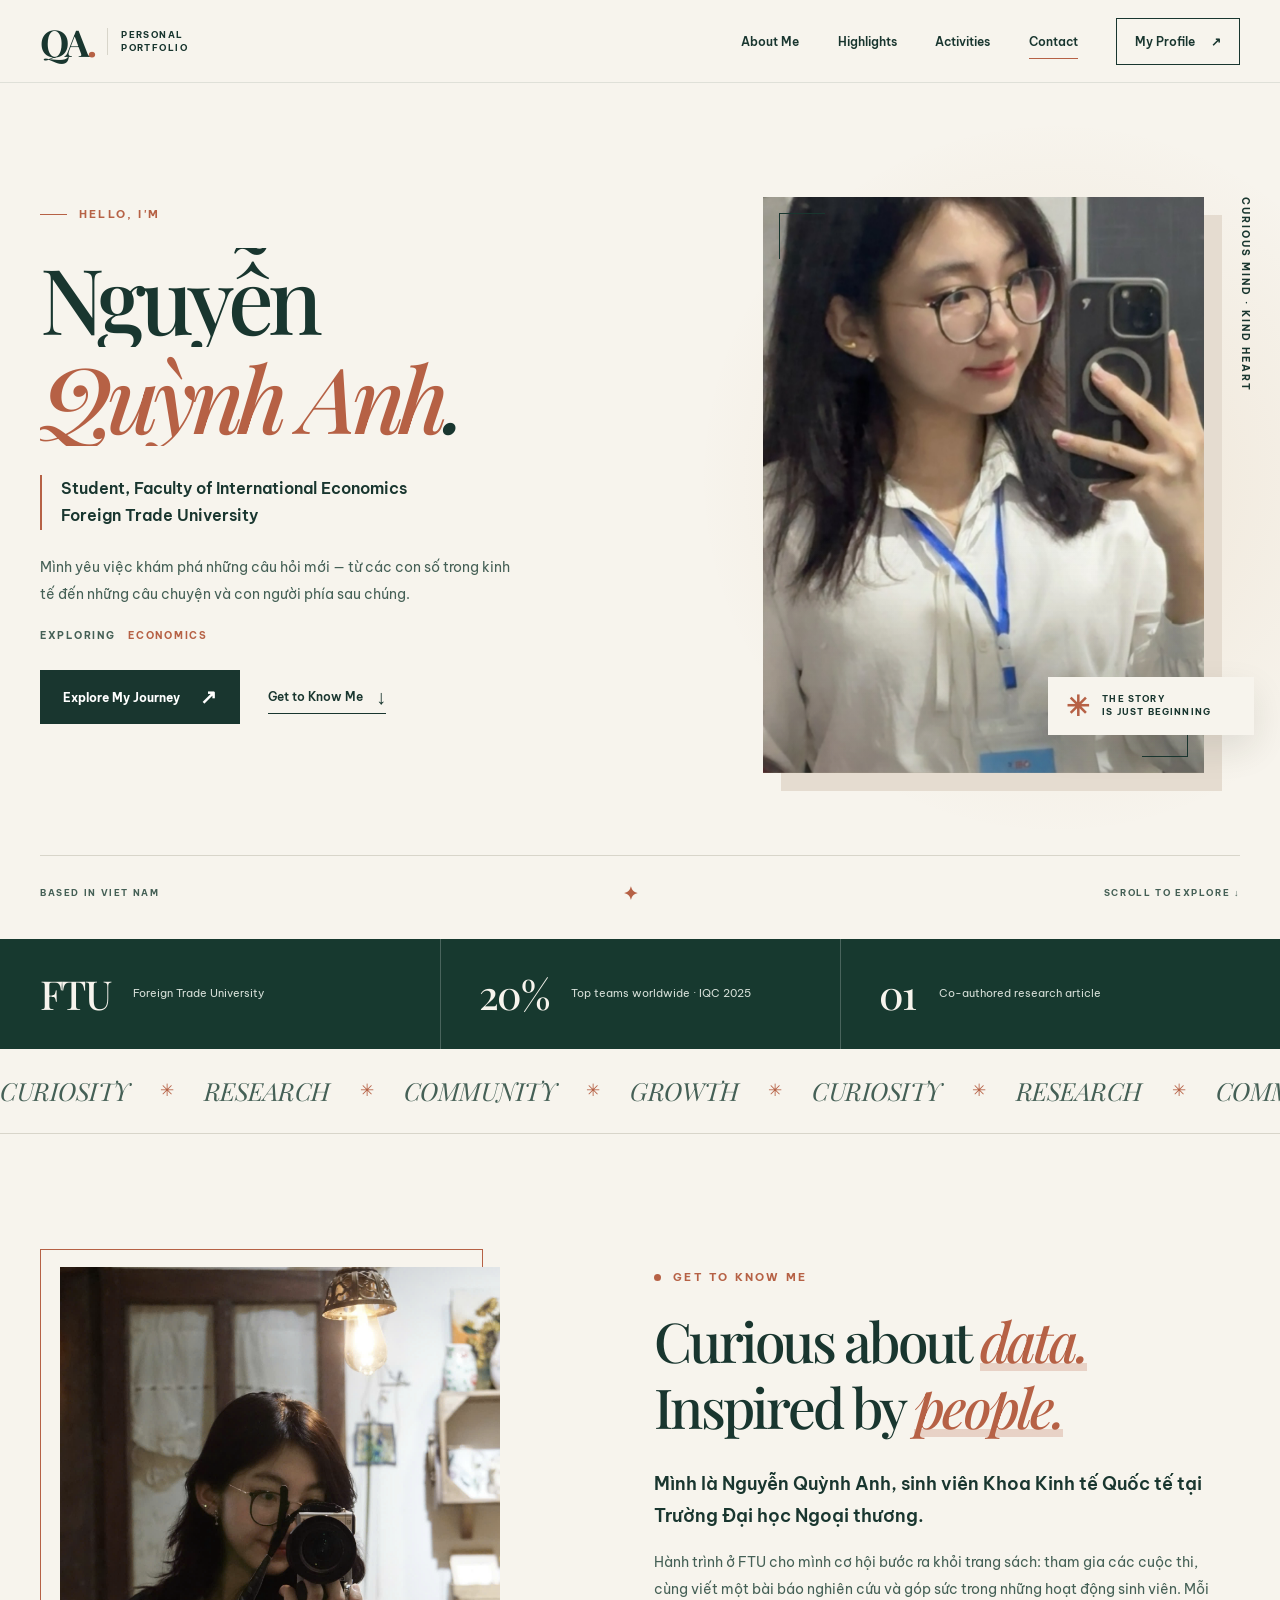
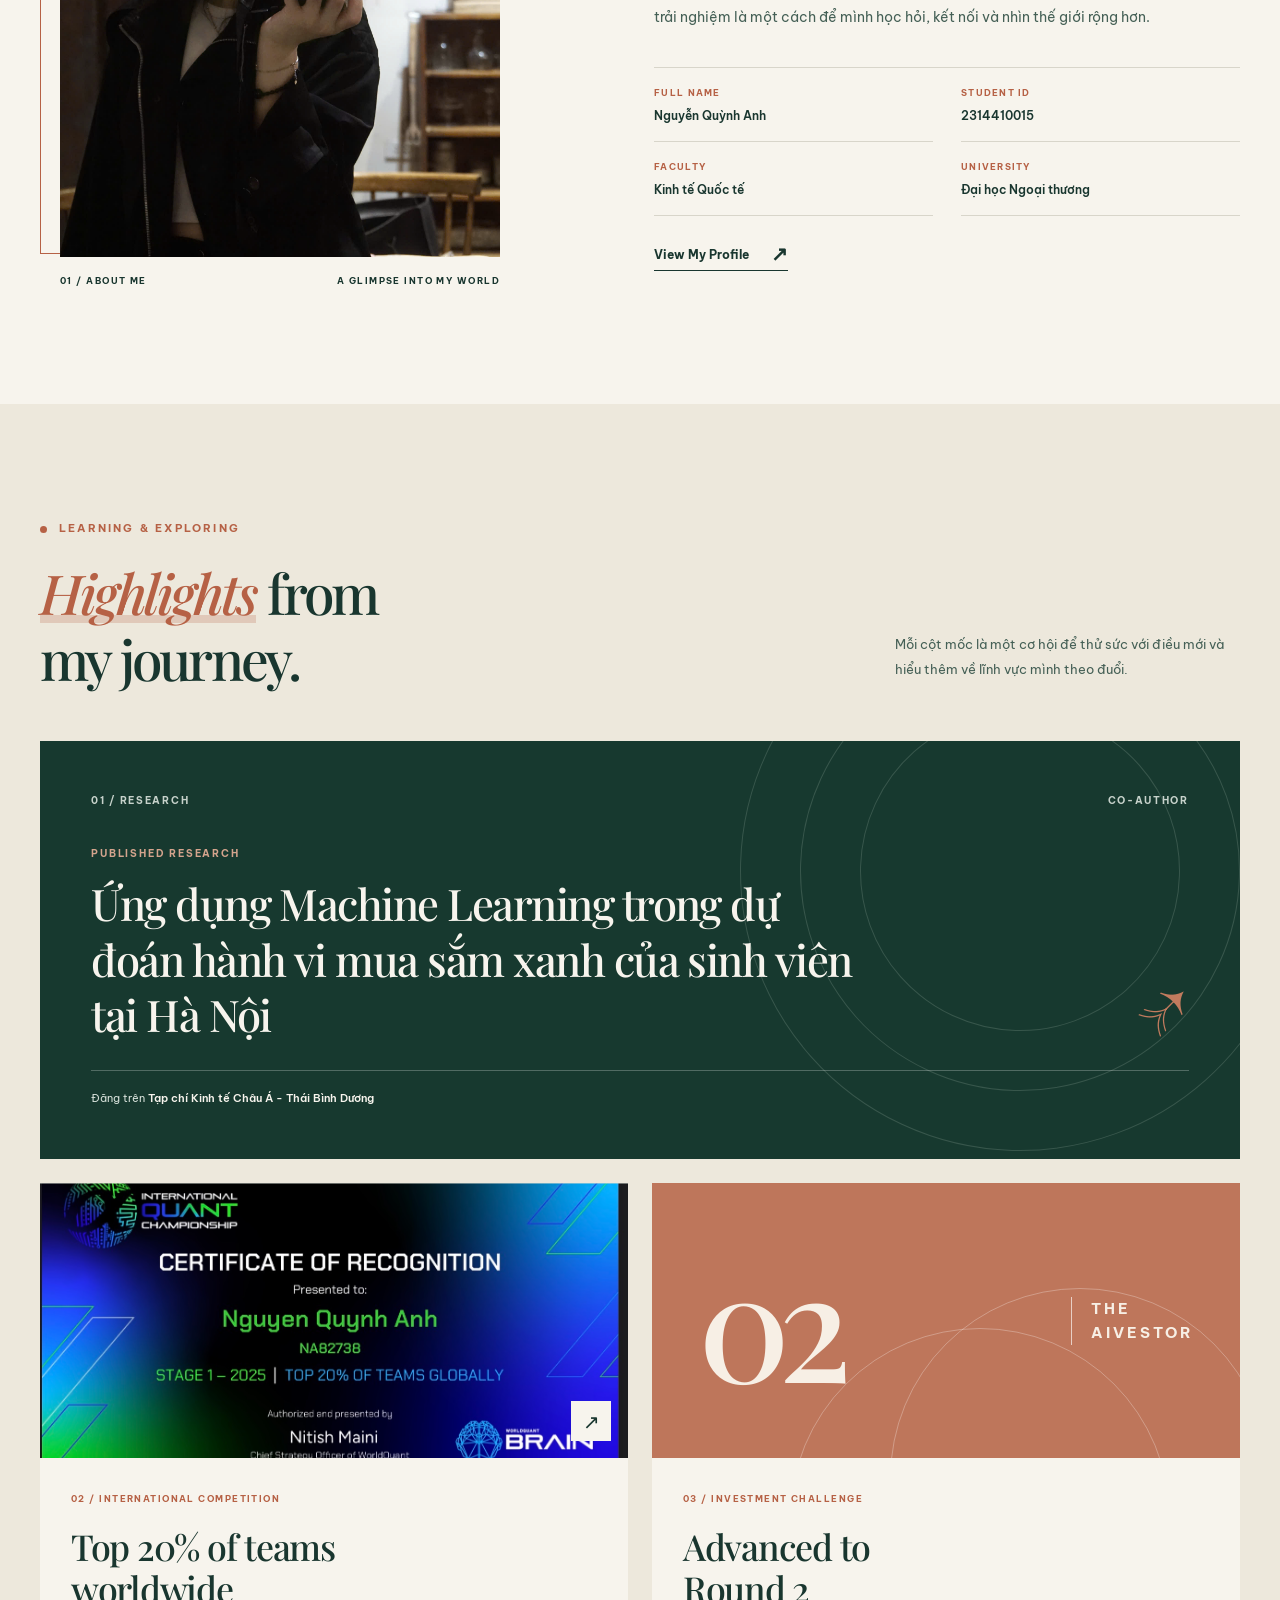
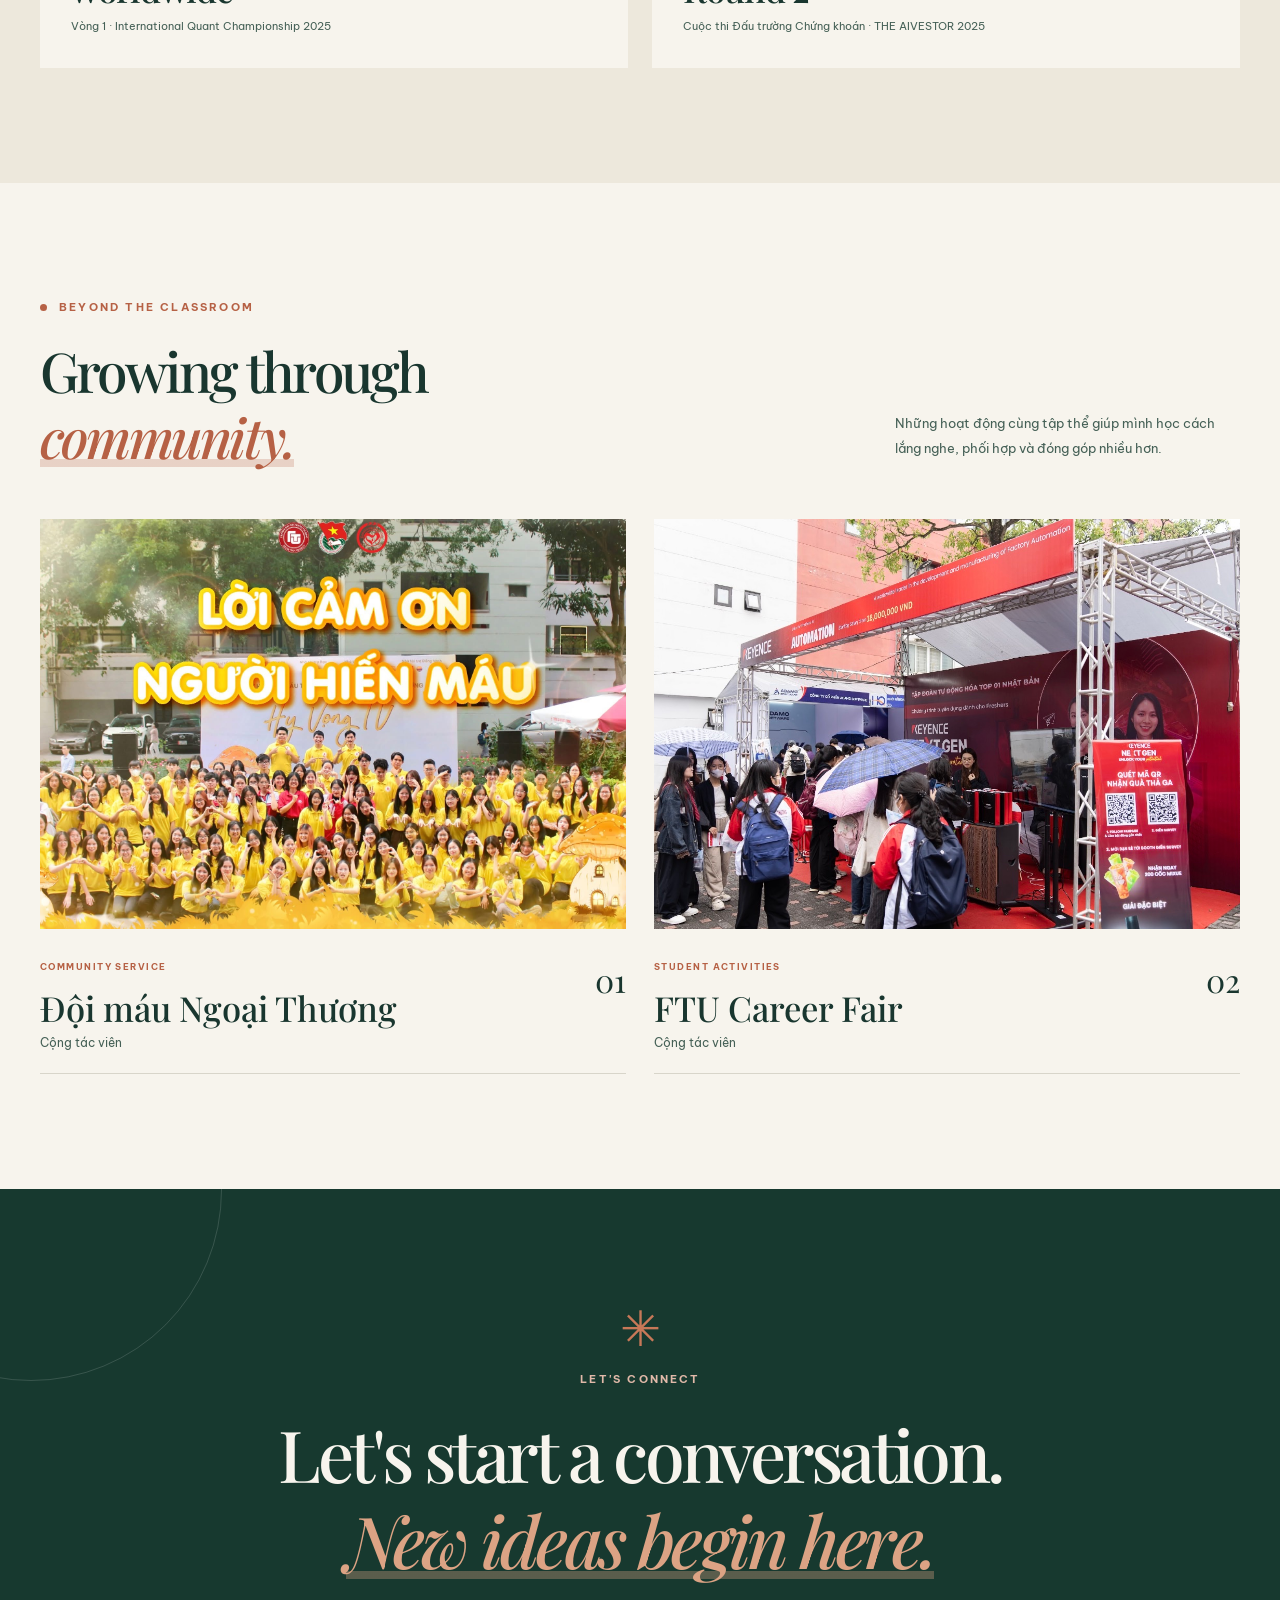
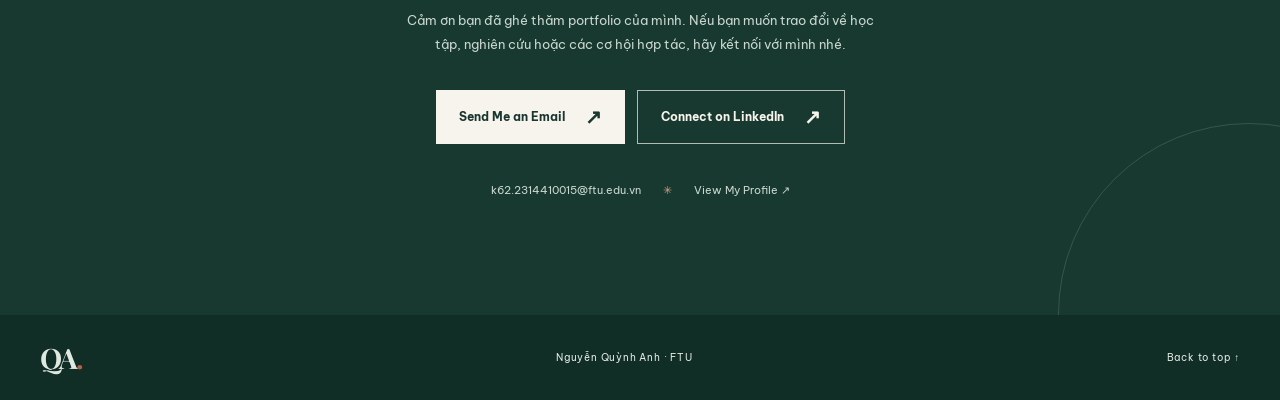
==== commit f1bf07e3: "Add richer portfolio animations" ====
--- a/index.html
+++ b/index.html
@@ -48,9 +48,10 @@
         <div class="container hero-grid">
           <div class="hero-copy">
             <div class="eyebrow"><span class="eyebrow-line"></span> HELLO, I'M</div>
-            <h1 id="hero-title">Nguyễn<br /><em>Quỳnh Anh<span class="period">.</span></em></h1>
+            <h1 id="hero-title"><span class="hero-title-line"><span>Nguyễn</span></span><span class="hero-title-line"><em>Quỳnh Anh<span class="period">.</span></em></span></h1>
             <p class="hero-role">Student, Faculty of International Economics<br />Foreign Trade University</p>
             <p class="hero-intro">Mình yêu việc khám phá những câu hỏi mới — từ các con số trong kinh tế đến những câu chuyện và con người phía sau chúng.</p>
+            <p class="hero-focus"><span class="sr-only">Exploring economics, research and community</span><span class="focus-label" aria-hidden="true">EXPLORING</span><span class="focus-window" aria-hidden="true"><span class="focus-track"><span>ECONOMICS</span><span>RESEARCH</span><span>COMMUNITY</span><span>ECONOMICS</span></span></span></p>
             <div class="hero-actions">
               <a class="button button-dark" href="#dau-an">Explore My Journey <span aria-hidden="true">↗</span></a>
               <a class="text-link" href="#ve-minh">Get to Know Me <span aria-hidden="true">↓</span></a>
@@ -72,9 +73,9 @@
 
       <div class="fact-strip" aria-label="Thông tin nổi bật">
         <div class="container fact-grid">
-          <div class="fact"><strong>FTU</strong><span>Foreign Trade University</span></div>
-          <div class="fact"><strong data-count="20" data-suffix="%">20%</strong><span>Top teams worldwide · IQC 2025</span></div>
-          <div class="fact"><strong data-count="1" data-pad="2">01</strong><span>Co-authored research article</span></div>
+          <div class="fact reveal"><strong>FTU</strong><span>Foreign Trade University</span></div>
+          <div class="fact reveal"><strong data-count="20" data-suffix="%">20%</strong><span>Top teams worldwide · IQC 2025</span></div>
+          <div class="fact reveal"><strong data-count="1" data-pad="2">01</strong><span>Co-authored research article</span></div>
         </div>
       </div>
 
--- a/assets/css/main.css
+++ b/assets/css/main.css
@@ -22,6 +22,7 @@
 .section-pad { padding-block: clamp(88px, 9vw, 142px); }
 .skip-link { position: absolute; z-index: 1000; top: -80px; left: 24px; padding: 12px 18px; background: var(--ink); color: white; }
 .skip-link:focus { top: 15px; }
+.sr-only { position: absolute; width: 1px; height: 1px; padding: 0; margin: -1px; overflow: hidden; clip: rect(0, 0, 0, 0); white-space: nowrap; border: 0; }
 .page-progress { position: fixed; z-index: 100; top: 0; left: 0; width: 0; height: 3px; background: var(--rust); }
 
 /* Header */
@@ -191,34 +192,65 @@
 .word-band-group span { color: var(--ink-soft); font-family: var(--font-display); font-size: 25px; font-style: italic; letter-spacing: -.02em; }
 .word-band-group i { color: var(--rust); font-size: 17px; font-style: normal; }
 
+.hero-title-line { display: block; overflow: hidden; }
+.hero-title-line > * { display: inline-block; padding-block: .06em; margin-block: -.06em; }
+.hero-focus { display: flex; align-items: center; gap: 13px; margin: 20px 0 0; font-size: 10px; font-weight: 700; letter-spacing: .17em; line-height: 1.6; }
+.focus-label { color: var(--ink-soft); }
+.focus-window { display: block; height: 1.6em; overflow: hidden; color: var(--rust); }
+.focus-track { display: block; animation: focusCycle 10s ease-in-out infinite; }
+.focus-track > span { display: block; height: 1.6em; }
+.hero-focus + .hero-actions { margin-top: 26px; }
 .has-js .site-header { animation: headerEnter .65s ease both; }
 .has-js .hero-copy > .eyebrow { animation: heroEnter .75s .12s both; }
-.has-js .hero-copy > h1 { animation: heroEnter .85s .23s both; }
+.has-js .hero-title-line > * { animation: titleRise .95s cubic-bezier(.18,.8,.2,1) .2s both; }
+.has-js .hero-title-line:nth-child(2) > * { animation-delay: .34s; }
 .has-js .hero-copy > .hero-role { animation: heroEnter .8s .38s both; }
 .has-js .hero-copy > .hero-intro { animation: heroEnter .8s .5s both; }
-.has-js .hero-copy > .hero-actions { animation: heroEnter .8s .62s both; }
+.has-js .hero-copy > .hero-focus { animation: heroEnter .8s .6s both; }
+.has-js .hero-copy > .hero-actions { animation: heroEnter .8s .7s both; }
 .has-js .hero-photo { animation: portraitUnveil 1.2s .22s both; }
 .hero-glow { animation: ambientDrift 11s ease-in-out infinite alternate; }
 .hero-photo-wrap { transform: perspective(1000px) rotateX(var(--tilt-x, 0deg)) rotateY(var(--tilt-y, 0deg)); transition: transform .38s ease; transform-style: preserve-3d; }
 .hero-photo-wrap::before { position: absolute; z-index: 1; inset: 0; background: radial-gradient(circle at var(--glow-x, 50%) var(--glow-y, 50%), rgba(255,255,255,.2), transparent 48%); content: ""; opacity: 0; pointer-events: none; transition: opacity .3s; }
 .hero-visual:hover .hero-photo-wrap::before { opacity: 1; }
+.hero-image-note { animation: noteFloat 5.5s ease-in-out infinite alternate; }
 .note-star, .closing-star { display: inline-block; animation: starTurn 16s linear infinite; }
 .research-ornament { animation: ornamentFloat 9s ease-in-out infinite alternate; }
 .art-ring { animation: ringBreathe 7s ease-in-out infinite alternate; }
 .art-ring-two { animation-delay: -3s; }
 
+.fact.reveal:nth-child(2) { transition-delay: .12s; }
+.fact.reveal:nth-child(3) { transition-delay: .24s; }
 .achievement-grid .reveal:nth-child(2), .activities-grid .reveal:nth-child(2) { transition-delay: .13s; }
 .section-head h2 em, .about-copy h2 em, .closing h2 em { background-image: linear-gradient(rgba(182,97,69,.23), rgba(182,97,69,.23)); background-position: 0 91%; background-repeat: no-repeat; background-size: 0 8px; transition: background-size 1s cubic-bezier(.2,.7,.2,1) .2s; }
 .section-head.is-visible h2 em, .about-copy.is-visible h2 em, .closing-inner.is-visible h2 em { background-size: 100% 8px; }
 .closing h2 em { background-image: linear-gradient(rgba(220,163,132,.34), rgba(220,163,132,.34)); }
+.has-js .about-copy .identity-list > div { opacity: 0; transform: translateX(-16px); }
+.has-js .about-copy.is-visible .identity-list > div { animation: detailEnter .65s ease both; }
+.has-js .about-copy.is-visible .identity-list > div:nth-child(1) { animation-delay: .2s; }
+.has-js .about-copy.is-visible .identity-list > div:nth-child(2) { animation-delay: .28s; }
+.has-js .about-copy.is-visible .identity-list > div:nth-child(3) { animation-delay: .36s; }
+.has-js .about-copy.is-visible .identity-list > div:nth-child(4) { animation-delay: .44s; }
 .about-photo-frame img { transform: scale(1.06) translateY(var(--parallax-y, 0px)); }
 .about-photo-frame:hover img { transform: scale(1.1) translateY(var(--parallax-y, 0px)); }
+.research-card::before { position: absolute; z-index: 1; inset: 0; background: radial-gradient(circle 240px at var(--spot-x, 60%) var(--spot-y, 50%), rgba(232,189,153,.24), transparent 75%); content: ""; opacity: 0; pointer-events: none; transition: opacity .4s; }
+.research-card:hover::before { opacity: 1; }
+.has-js .achievement-card.reveal .achievement-media img, .has-js .activity-card.reveal .activity-image img { clip-path: inset(0 0 100% 0); }
+.has-js .achievement-card.reveal.is-visible .achievement-media img, .has-js .activity-card.reveal.is-visible .activity-image img { animation: imageUnmask .95s cubic-bezier(.25,.75,.25,1) .13s both; }
+.has-js .achievement-card.reveal .achievement-body h3, .has-js .achievement-card.reveal .achievement-body p, .has-js .activity-card.reveal .activity-info > div, .has-js .activity-card.reveal .activity-index { opacity: 0; transform: translateY(16px); }
+.has-js .achievement-card.reveal.is-visible .achievement-body h3, .has-js .achievement-card.reveal.is-visible .achievement-body p, .has-js .activity-card.reveal.is-visible .activity-info > div, .has-js .activity-card.reveal.is-visible .activity-index { animation: detailEnter .65s ease .26s both; }
+.has-js .achievement-card.reveal.is-visible .achievement-body p, .has-js .activity-card.reveal.is-visible .activity-index { animation-delay: .38s; }
+.activity-image img { transform: scale(1.08) translateY(var(--activity-y, 0px)); }
+.activity-card:hover .activity-image img { transform: scale(1.12) translateY(var(--activity-y, 0px)); }
+.closing::before { animation: closingOrbit 18s ease-in-out infinite alternate; }
+.closing::after { animation: closingOrbit 20s ease-in-out -8s infinite alternate-reverse; }
 .has-js .achievement-card.reveal.is-visible, .has-js .activity-card.reveal.is-visible { transition: opacity .7s ease, transform .55s ease, box-shadow .4s ease; }
 .has-js .achievement-card.reveal.is-visible:hover, .has-js .activity-card.reveal.is-visible:hover { transform: translateY(-8px); box-shadow: 0 24px 42px rgba(25,54,47,.13); }
 .activity-card:hover .activity-info { border-color: var(--rust); }
 .achievement-card:hover .media-open { transform: translate(3px, -3px); }
 .media-open { transition: transform .25s; }
-.button { position: relative; overflow: hidden; }
+.button { position: relative; overflow: hidden; transform: translate3d(var(--magnet-x, 0px), var(--magnet-y, 0px), 0); }
+.button:hover { transform: translate3d(var(--magnet-x, 0px), calc(var(--magnet-y, 0px) - 3px), 0); }
 .button::before { position: absolute; top: 0; bottom: 0; left: -70%; width: 42%; background: linear-gradient(90deg, transparent, rgba(255,255,255,.2), transparent); content: ""; transform: skewX(-20deg); transition: left .7s ease; pointer-events: none; }
 .button:hover::before { left: 130%; }
 .button span, .inline-arrow span, .text-link span { transition: transform .25s ease; }
@@ -241,11 +273,17 @@
 @keyframes wordBandScroll { to { transform: translateX(-50%); } }
 @keyframes headerEnter { from { opacity: 0; transform: translateY(-18px); } to { opacity: 1; transform: translateY(0); } }
 @keyframes heroEnter { from { opacity: 0; transform: translateY(27px); } to { opacity: 1; transform: translateY(0); } }
+@keyframes titleRise { from { opacity: 0; transform: translateY(110%) rotate(2deg); } to { opacity: 1; transform: translateY(0) rotate(0); } }
+@keyframes focusCycle { 0%, 20% { transform: translateY(0); } 25%, 45% { transform: translateY(-1.6em); } 50%, 70% { transform: translateY(-3.2em); } 75%, 100% { transform: translateY(-4.8em); } }
 @keyframes portraitUnveil { from { opacity: .35; clip-path: inset(0 0 100% 0); } to { opacity: 1; clip-path: inset(0); } }
 @keyframes ambientDrift { to { transform: translate(-28px, 22px) scale(1.07); } }
+@keyframes noteFloat { to { transform: translateY(-9px); } }
 @keyframes starTurn { to { transform: rotate(360deg); } }
 @keyframes ornamentFloat { to { transform: translate(20px, 24px) rotate(-14deg); } }
 @keyframes ringBreathe { to { transform: scale(1.12); } }
+@keyframes imageUnmask { from { clip-path: inset(0 0 100% 0); } to { clip-path: inset(0); } }
+@keyframes detailEnter { from { opacity: 0; transform: translateY(16px); } to { opacity: 1; transform: translateY(0); } }
+@keyframes closingOrbit { to { transform: translate(35px, -18px) scale(1.13); } }
 @keyframes menuEnter { from { opacity: 0; transform: translateY(-10px); } to { opacity: 1; transform: translateY(0); } }
 @keyframes lightboxEnter { from { opacity: 0; transform: translateY(14px) scale(.97); } to { opacity: 1; transform: translateY(0) scale(1); } }
 
@@ -361,7 +399,10 @@
 @media (prefers-reduced-motion: reduce) {
   *, *::before, *::after { scroll-behavior: auto !important; animation-duration: .01ms !important; transition-duration: .01ms !important; }
   .reveal { opacity: 1; transform: none; }
-  .has-js .hero-copy > *, .has-js .hero-photo { animation: none !important; opacity: 1 !important; transform: none !important; clip-path: none !important; }
-  .word-band-track, .hero-glow, .note-star, .closing-star, .research-ornament, .art-ring { animation: none !important; }
+  .has-js .hero-copy > *, .has-js .hero-title-line > *, .has-js .hero-photo { animation: none !important; opacity: 1 !important; transform: none !important; clip-path: none !important; }
+  .has-js .about-copy .identity-list > div, .has-js .achievement-card.reveal .achievement-body h3, .has-js .achievement-card.reveal .achievement-body p, .has-js .activity-card.reveal .activity-info > div, .has-js .activity-card.reveal .activity-index { opacity: 1; transform: none; animation: none !important; }
+  .has-js .achievement-card.reveal .achievement-media img, .has-js .activity-card.reveal .activity-image img { clip-path: none; animation: none !important; }
+  .word-band-track, .focus-track, .hero-glow, .hero-image-note, .note-star, .closing-star, .research-ornament, .art-ring, .closing::before, .closing::after { animation: none !important; }
+  .activity-image img { transform: none !important; }
   .has-js .achievement-card.reveal.is-visible:hover, .has-js .activity-card.reveal.is-visible:hover, .button:hover, .back-to-top:hover { transform: none; }
 }
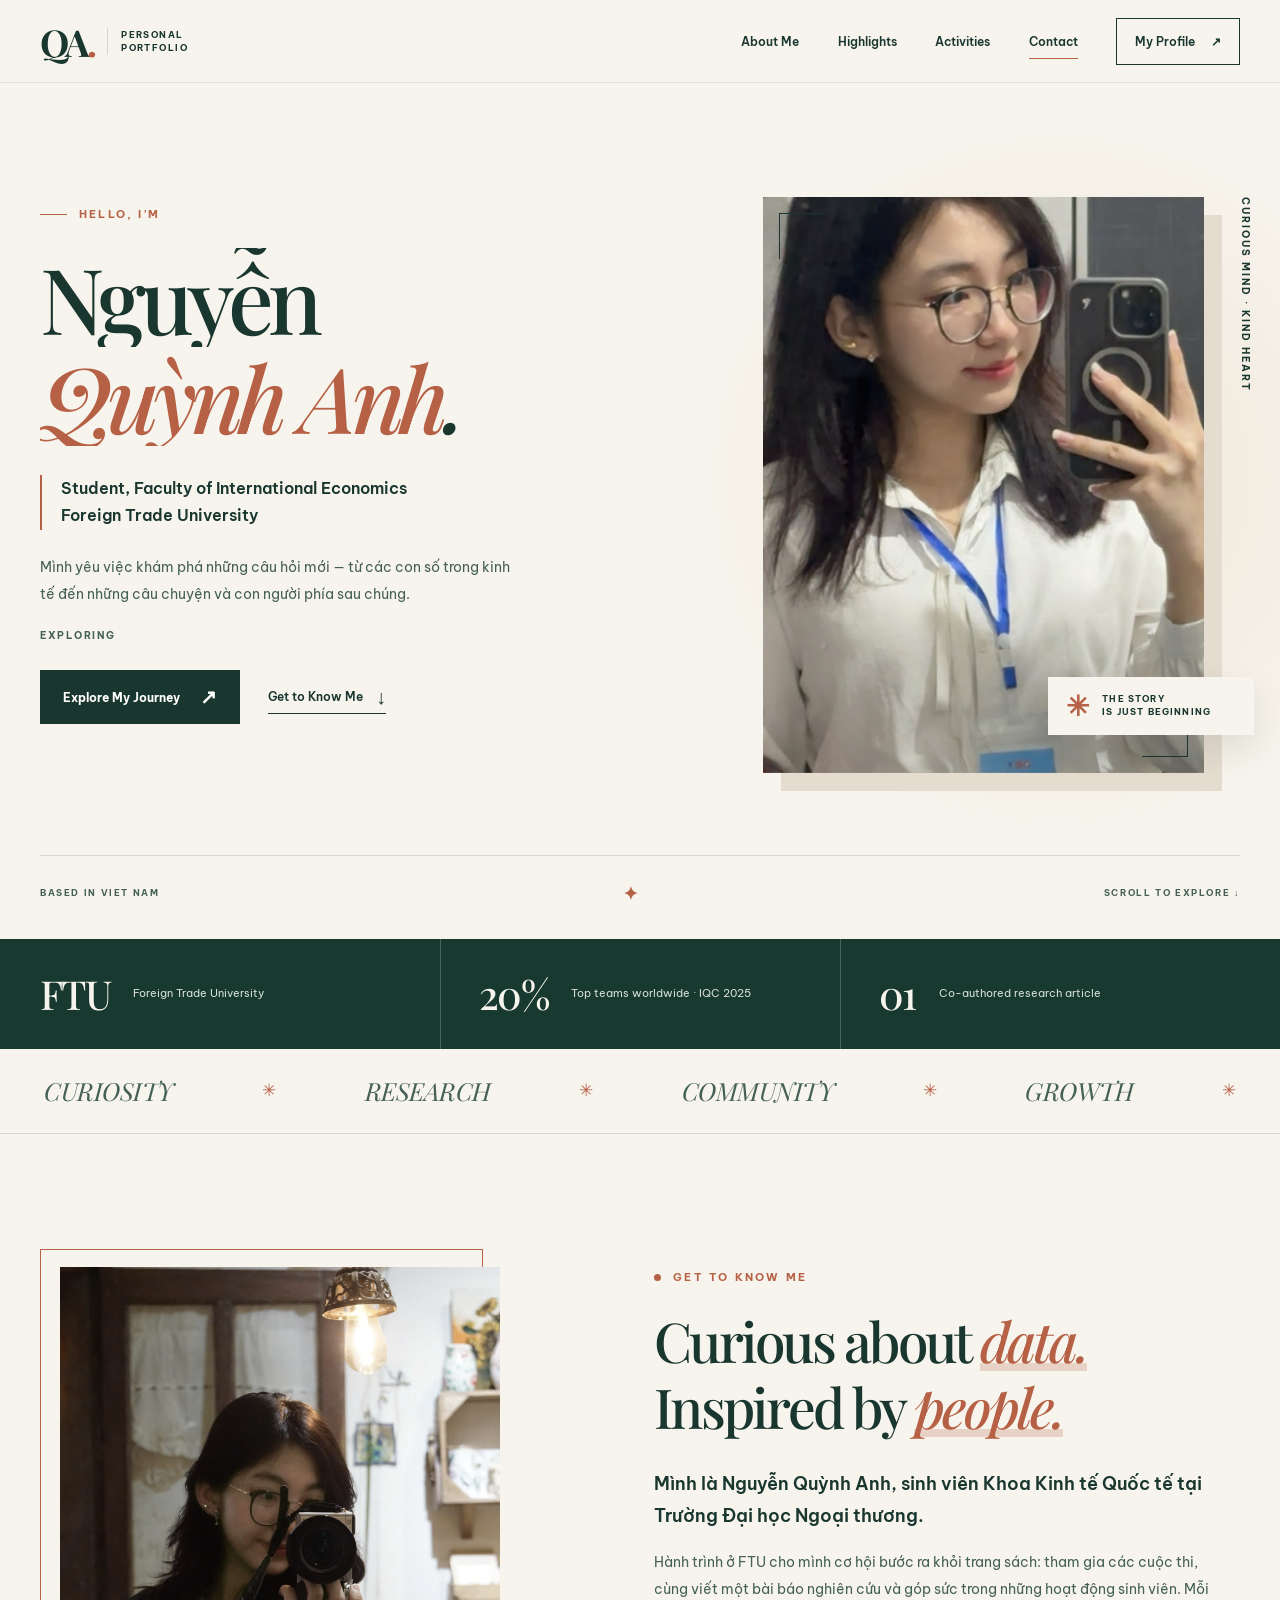
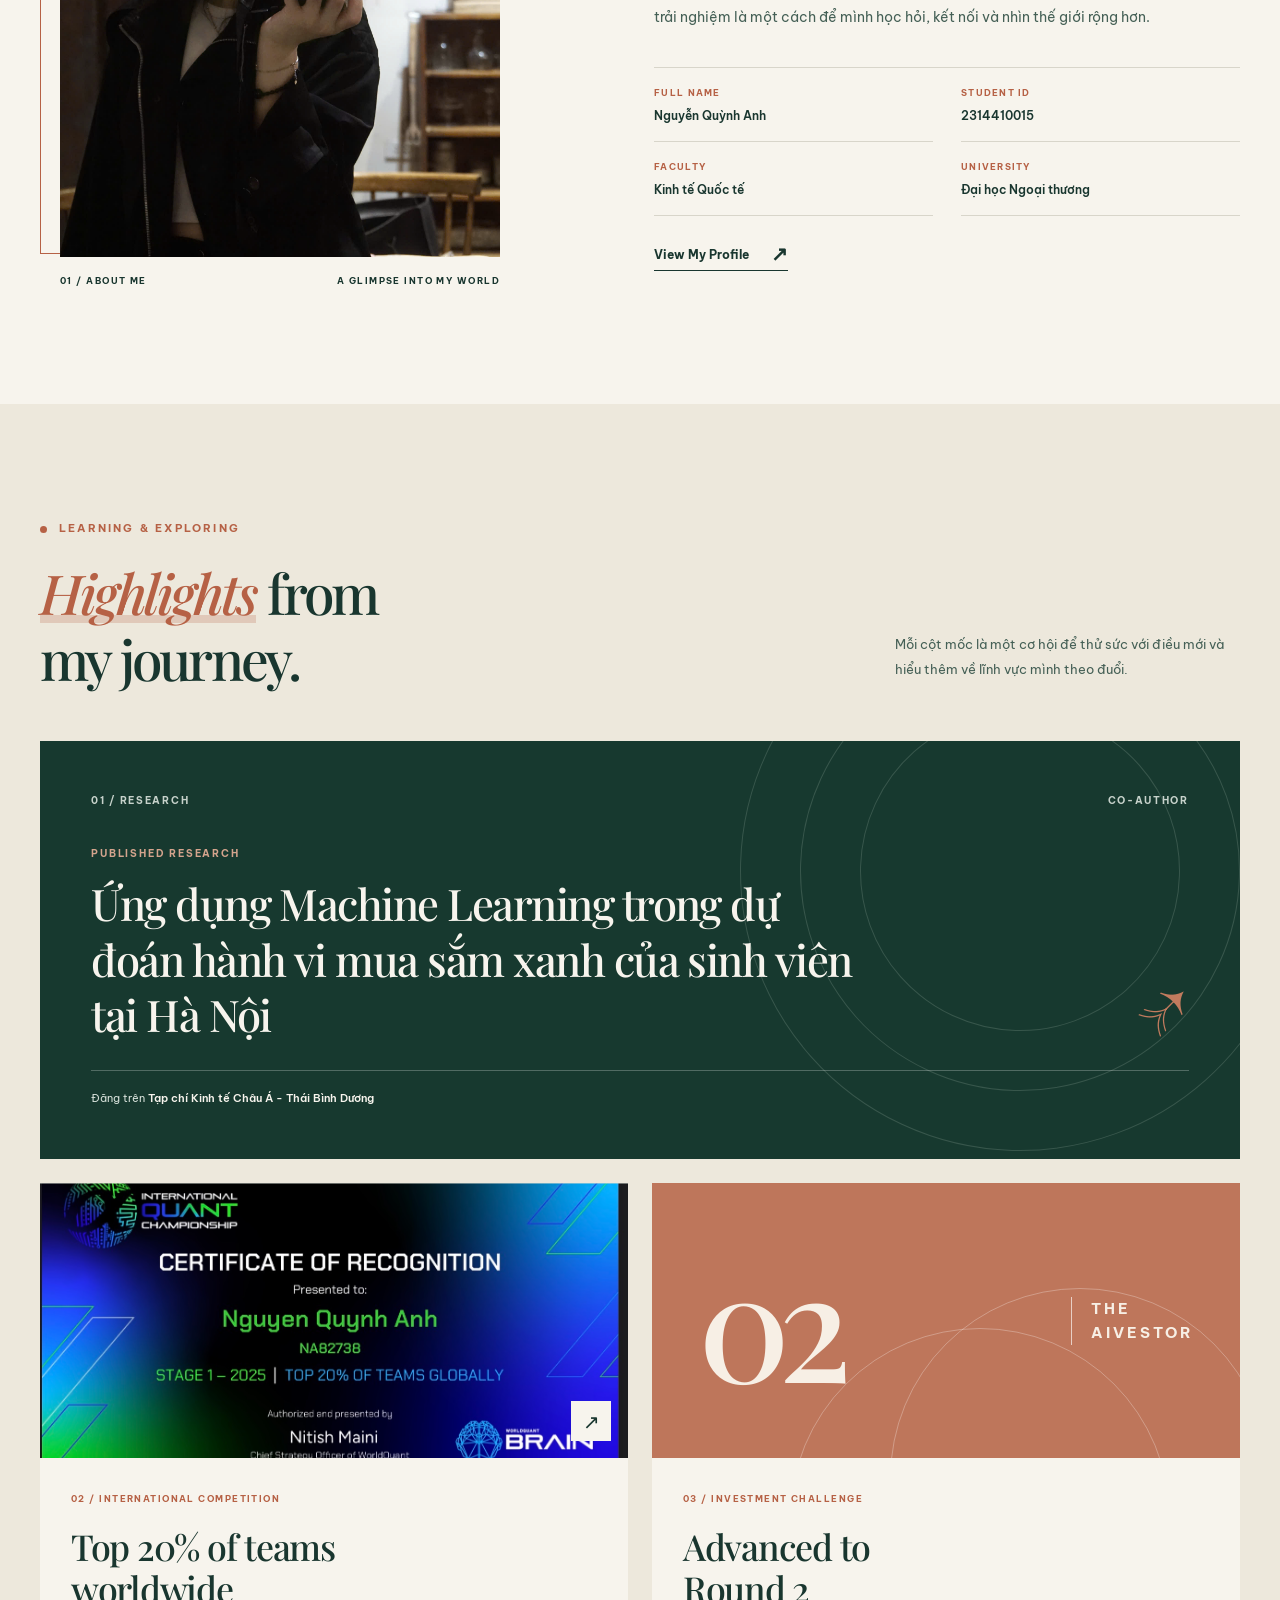
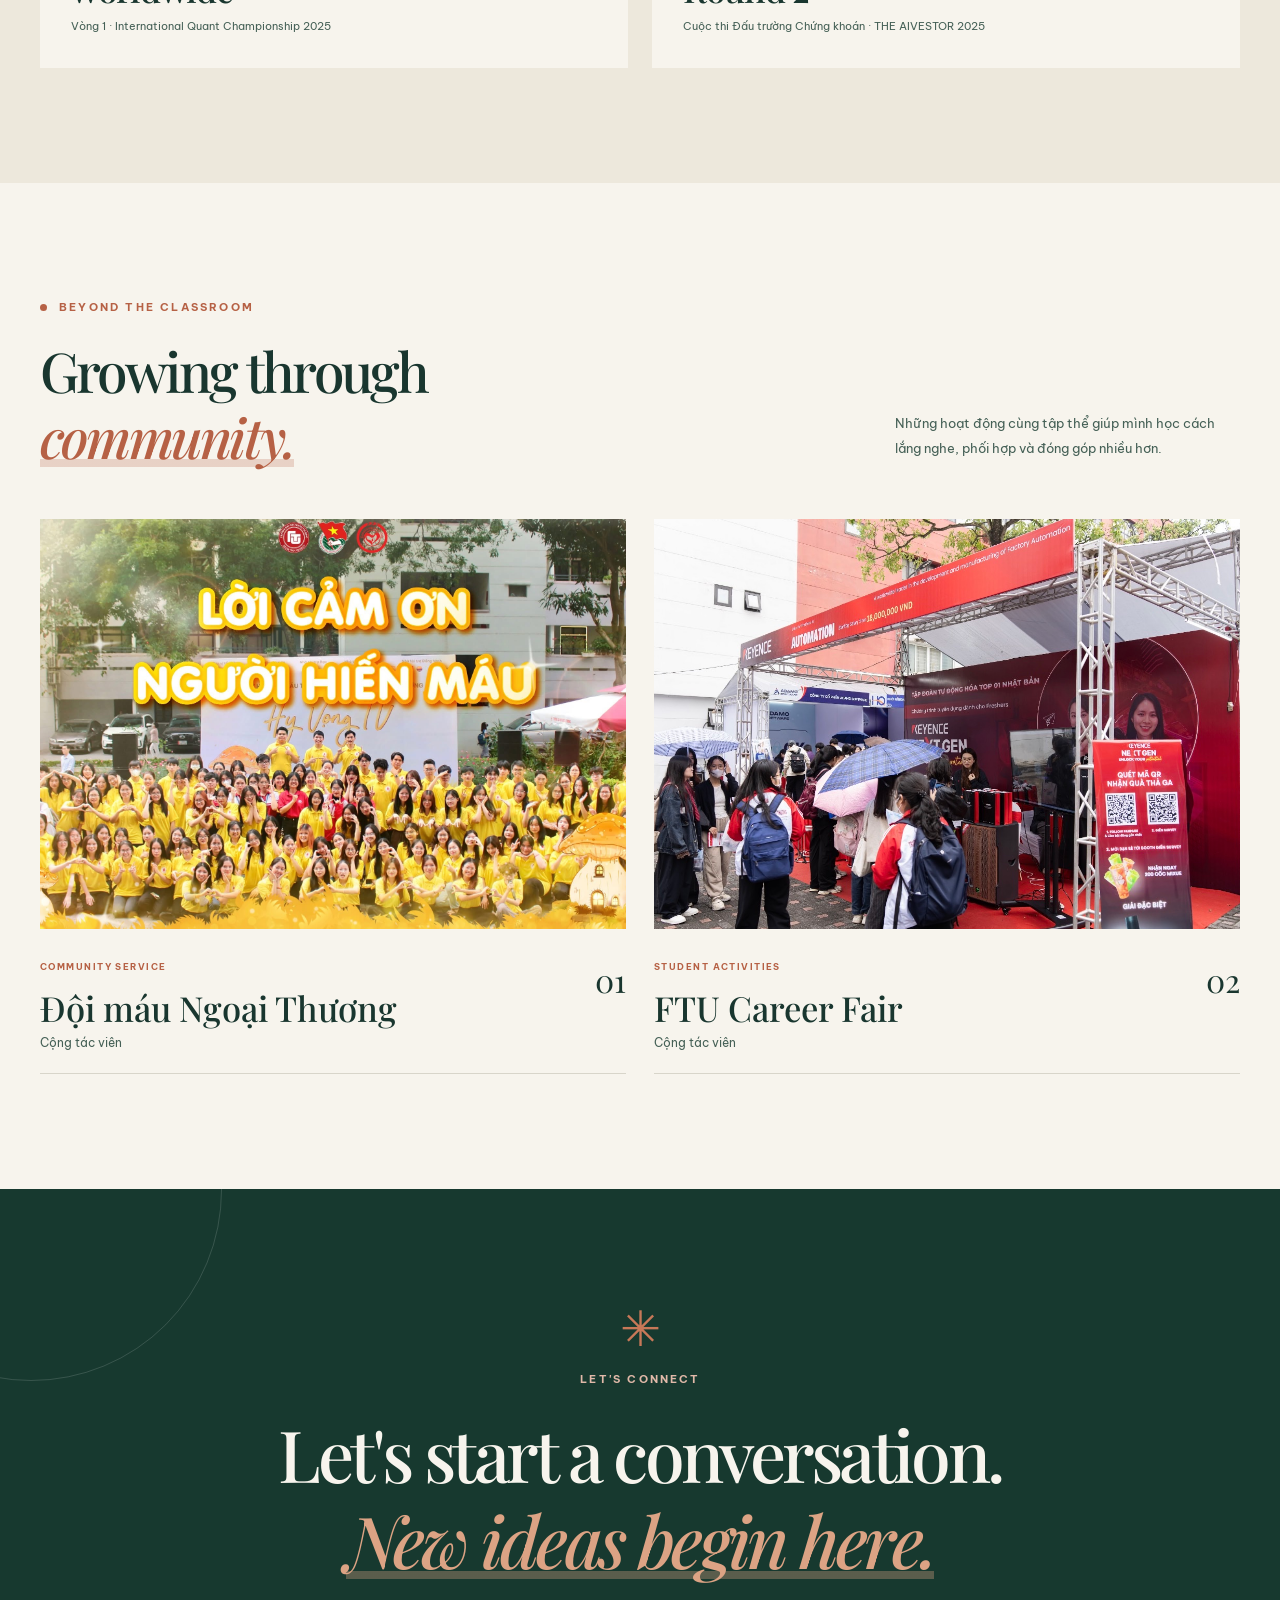
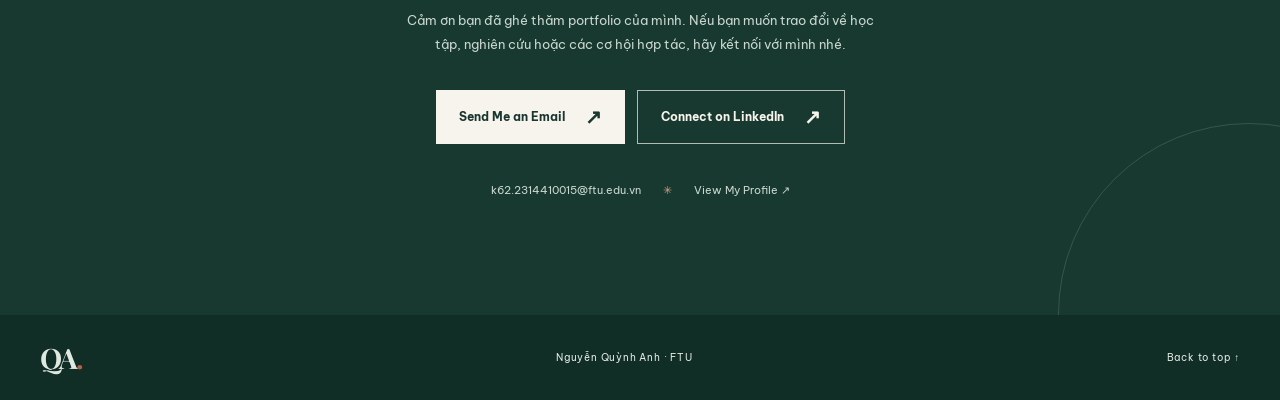
==== commit a3a75c2a: "fix" ====
--- a/index.html
+++ b/index.html
@@ -14,8 +14,8 @@
     <link rel="preconnect" href="https://fonts.googleapis.com" />
     <link rel="preconnect" href="https://fonts.gstatic.com" crossorigin />
     <link href="https://fonts.googleapis.com/css2?family=Be+Vietnam+Pro:wght@400;500;600;700&family=Playfair+Display:ital,wght@0,500;0,600;0,700;1,500;1,600&display=swap" rel="stylesheet" />
-    <link rel="stylesheet" href="assets/css/main.css" />
-    <script src="assets/js/main.js" defer></script>
+    <link rel="stylesheet" href="assets/css/main.css?v=hero-fix-1" />
+    <script src="assets/js/main.js?v=hero-fix-1" defer></script>
   </head>
   <body>
     <a class="skip-link" href="#main">Skip to content</a>
@@ -48,10 +48,10 @@
         <div class="container hero-grid">
           <div class="hero-copy">
             <div class="eyebrow"><span class="eyebrow-line"></span> HELLO, I'M</div>
-            <h1 id="hero-title"><span class="hero-title-line"><span>Nguyễn</span></span><span class="hero-title-line"><em>Quỳnh Anh<span class="period">.</span></em></span></h1>
+            <h1 id="hero-title"><span class="hero-title-line"><span>Nguyễn</span></span><br class="hero-fallback-break" /><span class="hero-title-line"><em>Quỳnh Anh<span class="period">.</span></em></span></h1>
             <p class="hero-role">Student, Faculty of International Economics<br />Foreign Trade University</p>
             <p class="hero-intro">Mình yêu việc khám phá những câu hỏi mới — từ các con số trong kinh tế đến những câu chuyện và con người phía sau chúng.</p>
-            <p class="hero-focus"><span class="sr-only">Exploring economics, research and community</span><span class="focus-label" aria-hidden="true">EXPLORING</span><span class="focus-window" aria-hidden="true"><span class="focus-track"><span>ECONOMICS</span><span>RESEARCH</span><span>COMMUNITY</span><span>ECONOMICS</span></span></span></p>
+            <p class="hero-focus"><span class="focus-label">EXPLORING</span> <span class="focus-word">ECONOMICS</span></p>
             <div class="hero-actions">
               <a class="button button-dark" href="#dau-an">Explore My Journey <span aria-hidden="true">↗</span></a>
               <a class="text-link" href="#ve-minh">Get to Know Me <span aria-hidden="true">↓</span></a>
--- a/assets/css/main.css
+++ b/assets/css/main.css
@@ -22,7 +22,6 @@
 .section-pad { padding-block: clamp(88px, 9vw, 142px); }
 .skip-link { position: absolute; z-index: 1000; top: -80px; left: 24px; padding: 12px 18px; background: var(--ink); color: white; }
 .skip-link:focus { top: 15px; }
-.sr-only { position: absolute; width: 1px; height: 1px; padding: 0; margin: -1px; overflow: hidden; clip: rect(0, 0, 0, 0); white-space: nowrap; border: 0; }
 .page-progress { position: fixed; z-index: 100; top: 0; left: 0; width: 0; height: 3px; background: var(--rust); }
 
 /* Header */
@@ -188,17 +187,17 @@
 .word-band { overflow: hidden; border-bottom: 1px solid var(--line); background: var(--paper); }
 .word-band-track { display: flex; width: max-content; animation: wordBandScroll 27s linear infinite; }
 .word-band:hover .word-band-track { animation-play-state: paused; }
-.word-band-group { display: flex; flex: 0 0 auto; align-items: center; gap: 30px; min-height: 84px; padding-right: 30px; white-space: nowrap; }
+.word-band-group { display: flex; flex: 0 0 auto; align-items: center; justify-content: space-around; gap: 30px; min-width: 100vw; min-height: 84px; padding-inline: 15px; white-space: nowrap; }
 .word-band-group span { color: var(--ink-soft); font-family: var(--font-display); font-size: 25px; font-style: italic; letter-spacing: -.02em; }
 .word-band-group i { color: var(--rust); font-size: 17px; font-style: normal; }
 
 .hero-title-line { display: block; overflow: hidden; }
 .hero-title-line > * { display: inline-block; padding-block: .06em; margin-block: -.06em; }
+.hero-fallback-break { display: none; }
 .hero-focus { display: flex; align-items: center; gap: 13px; margin: 20px 0 0; font-size: 10px; font-weight: 700; letter-spacing: .17em; line-height: 1.6; }
 .focus-label { color: var(--ink-soft); }
-.focus-window { display: block; height: 1.6em; overflow: hidden; color: var(--rust); }
-.focus-track { display: block; animation: focusCycle 10s ease-in-out infinite; }
-.focus-track > span { display: block; height: 1.6em; }
+.focus-word { display: inline-block; min-width: 10ch; color: var(--rust); transition: opacity .22s ease, transform .22s ease; }
+.focus-word.is-changing { opacity: 0; transform: translateY(-6px); }
 .hero-focus + .hero-actions { margin-top: 26px; }
 .has-js .site-header { animation: headerEnter .65s ease both; }
 .has-js .hero-copy > .eyebrow { animation: heroEnter .75s .12s both; }
@@ -274,7 +273,6 @@
 @keyframes headerEnter { from { opacity: 0; transform: translateY(-18px); } to { opacity: 1; transform: translateY(0); } }
 @keyframes heroEnter { from { opacity: 0; transform: translateY(27px); } to { opacity: 1; transform: translateY(0); } }
 @keyframes titleRise { from { opacity: 0; transform: translateY(110%) rotate(2deg); } to { opacity: 1; transform: translateY(0) rotate(0); } }
-@keyframes focusCycle { 0%, 20% { transform: translateY(0); } 25%, 45% { transform: translateY(-1.6em); } 50%, 70% { transform: translateY(-3.2em); } 75%, 100% { transform: translateY(-4.8em); } }
 @keyframes portraitUnveil { from { opacity: .35; clip-path: inset(0 0 100% 0); } to { opacity: 1; clip-path: inset(0); } }
 @keyframes ambientDrift { to { transform: translate(-28px, 22px) scale(1.07); } }
 @keyframes noteFloat { to { transform: translateY(-9px); } }
@@ -332,7 +330,7 @@
   .fact:first-child { padding-left: 0; }
   .fact strong { font-size: 30px; }
   .fact span { font-size: 9px; }
-  .word-band-group { min-height: 68px; gap: 22px; padding-right: 22px; }
+  .word-band-group { min-height: 68px; gap: 22px; padding-inline: 11px; }
   .word-band-group span { font-size: 21px; }
   .about-grid { grid-template-columns: 1fr; gap: 70px; }
   .about-visual { max-width: 530px; margin-inline: auto; }
@@ -367,7 +365,7 @@
   .fact + .fact { border-top: 1px solid rgba(255,255,255,.2); border-left: 0; }
   .fact strong { width: 80px; flex: 0 0 80px; }
   .fact span { max-width: none; font-size: 11px; }
-  .word-band-group { min-height: 58px; gap: 18px; padding-right: 18px; }
+  .word-band-group { min-height: 58px; gap: 18px; padding-inline: 9px; }
   .word-band-group span { font-size: 18px; }
   h2 { font-size: clamp(39px, 10vw, 54px); }
   .about-grid { gap: 60px; }
@@ -402,7 +400,7 @@
   .has-js .hero-copy > *, .has-js .hero-title-line > *, .has-js .hero-photo { animation: none !important; opacity: 1 !important; transform: none !important; clip-path: none !important; }
   .has-js .about-copy .identity-list > div, .has-js .achievement-card.reveal .achievement-body h3, .has-js .achievement-card.reveal .achievement-body p, .has-js .activity-card.reveal .activity-info > div, .has-js .activity-card.reveal .activity-index { opacity: 1; transform: none; animation: none !important; }
   .has-js .achievement-card.reveal .achievement-media img, .has-js .activity-card.reveal .activity-image img { clip-path: none; animation: none !important; }
-  .word-band-track, .focus-track, .hero-glow, .hero-image-note, .note-star, .closing-star, .research-ornament, .art-ring, .closing::before, .closing::after { animation: none !important; }
+  .word-band-track, .hero-glow, .hero-image-note, .note-star, .closing-star, .research-ornament, .art-ring, .closing::before, .closing::after { animation: none !important; }
   .activity-image img { transform: none !important; }
   .has-js .achievement-card.reveal.is-visible:hover, .has-js .activity-card.reveal.is-visible:hover, .button:hover, .back-to-top:hover { transform: none; }
 }
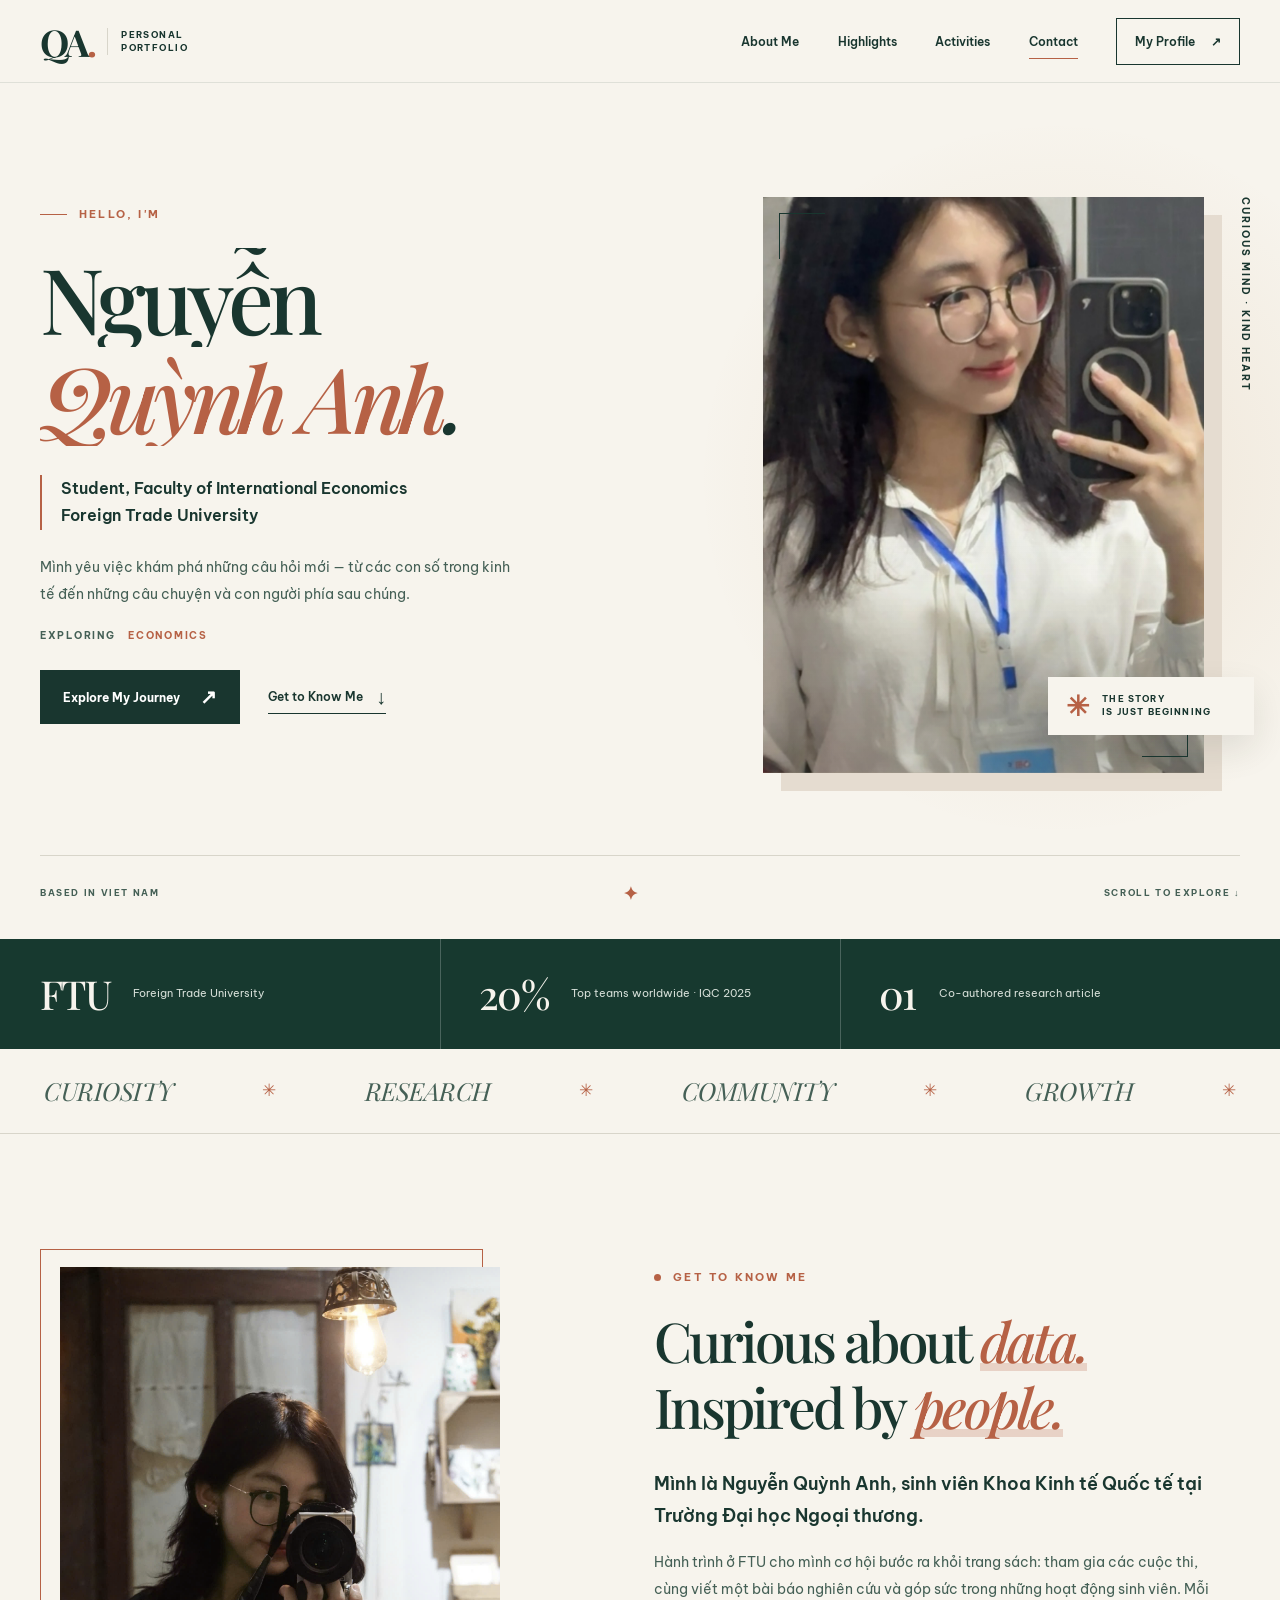
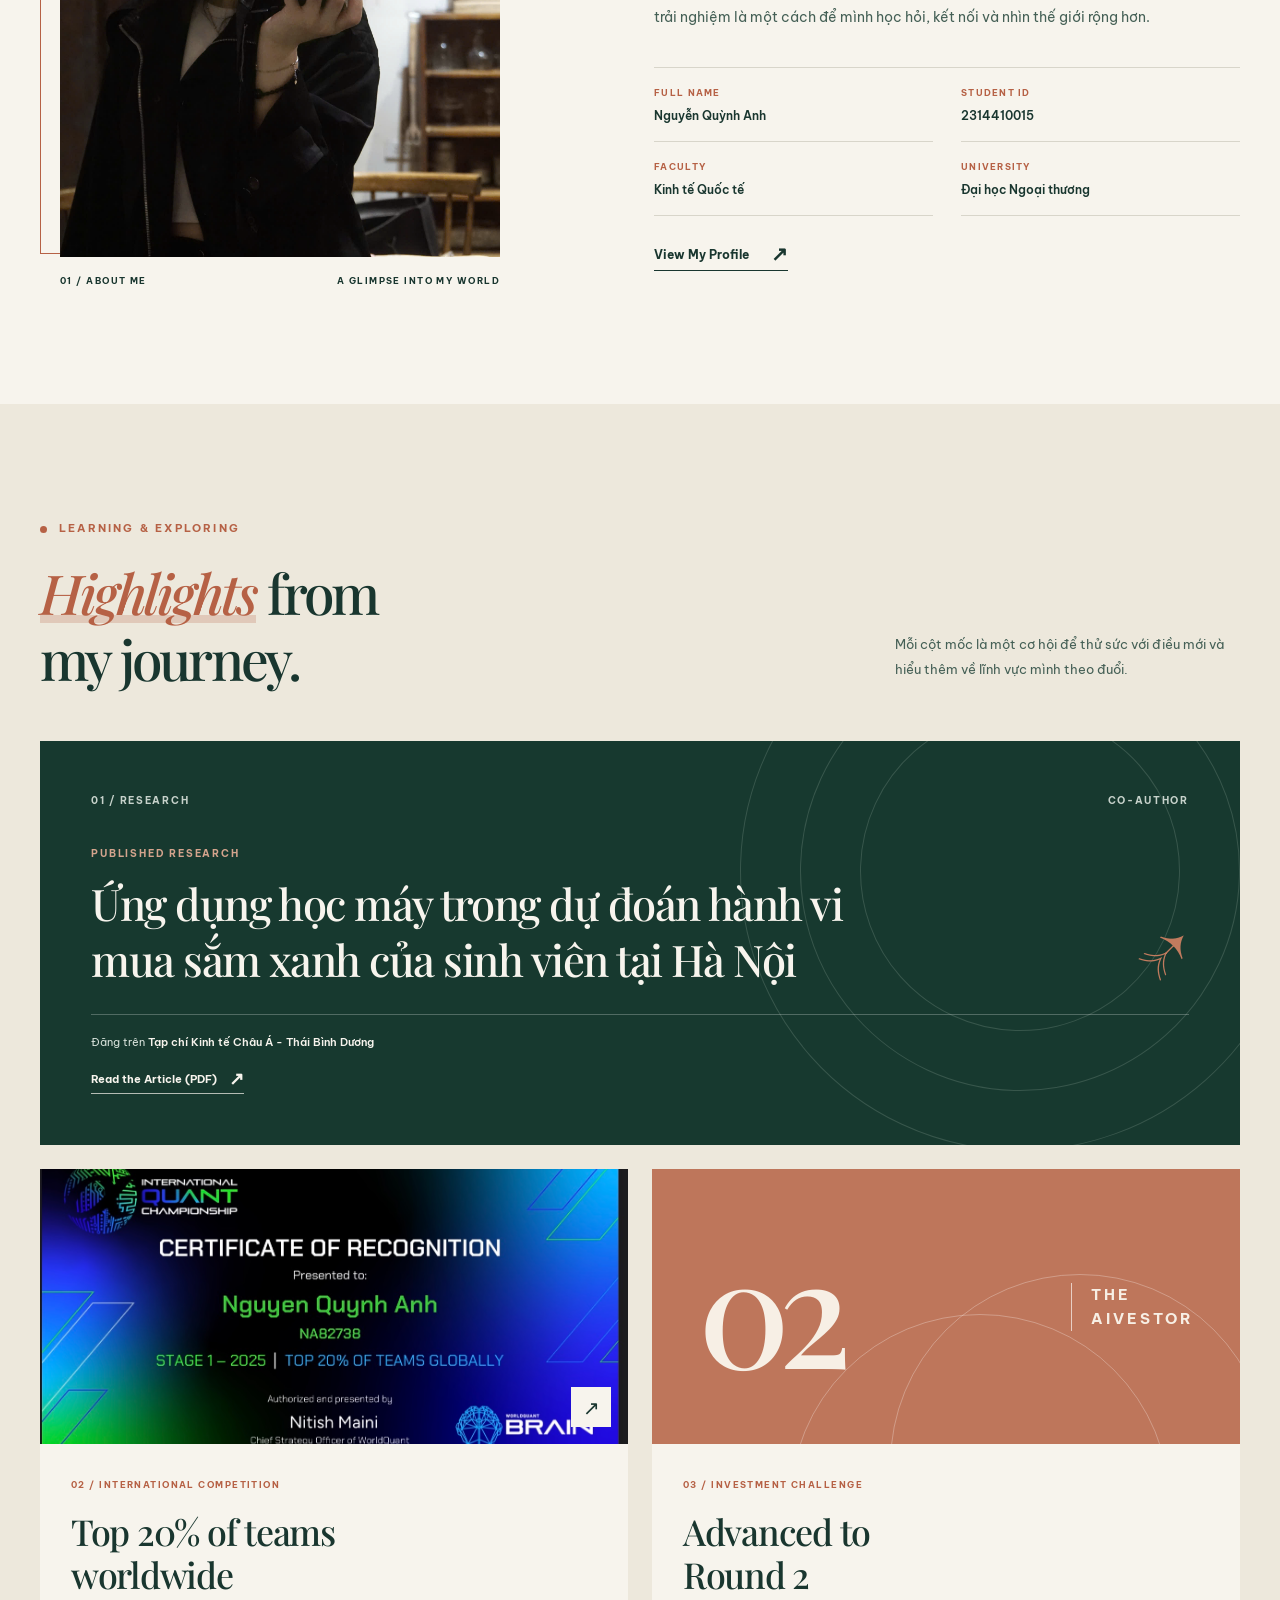
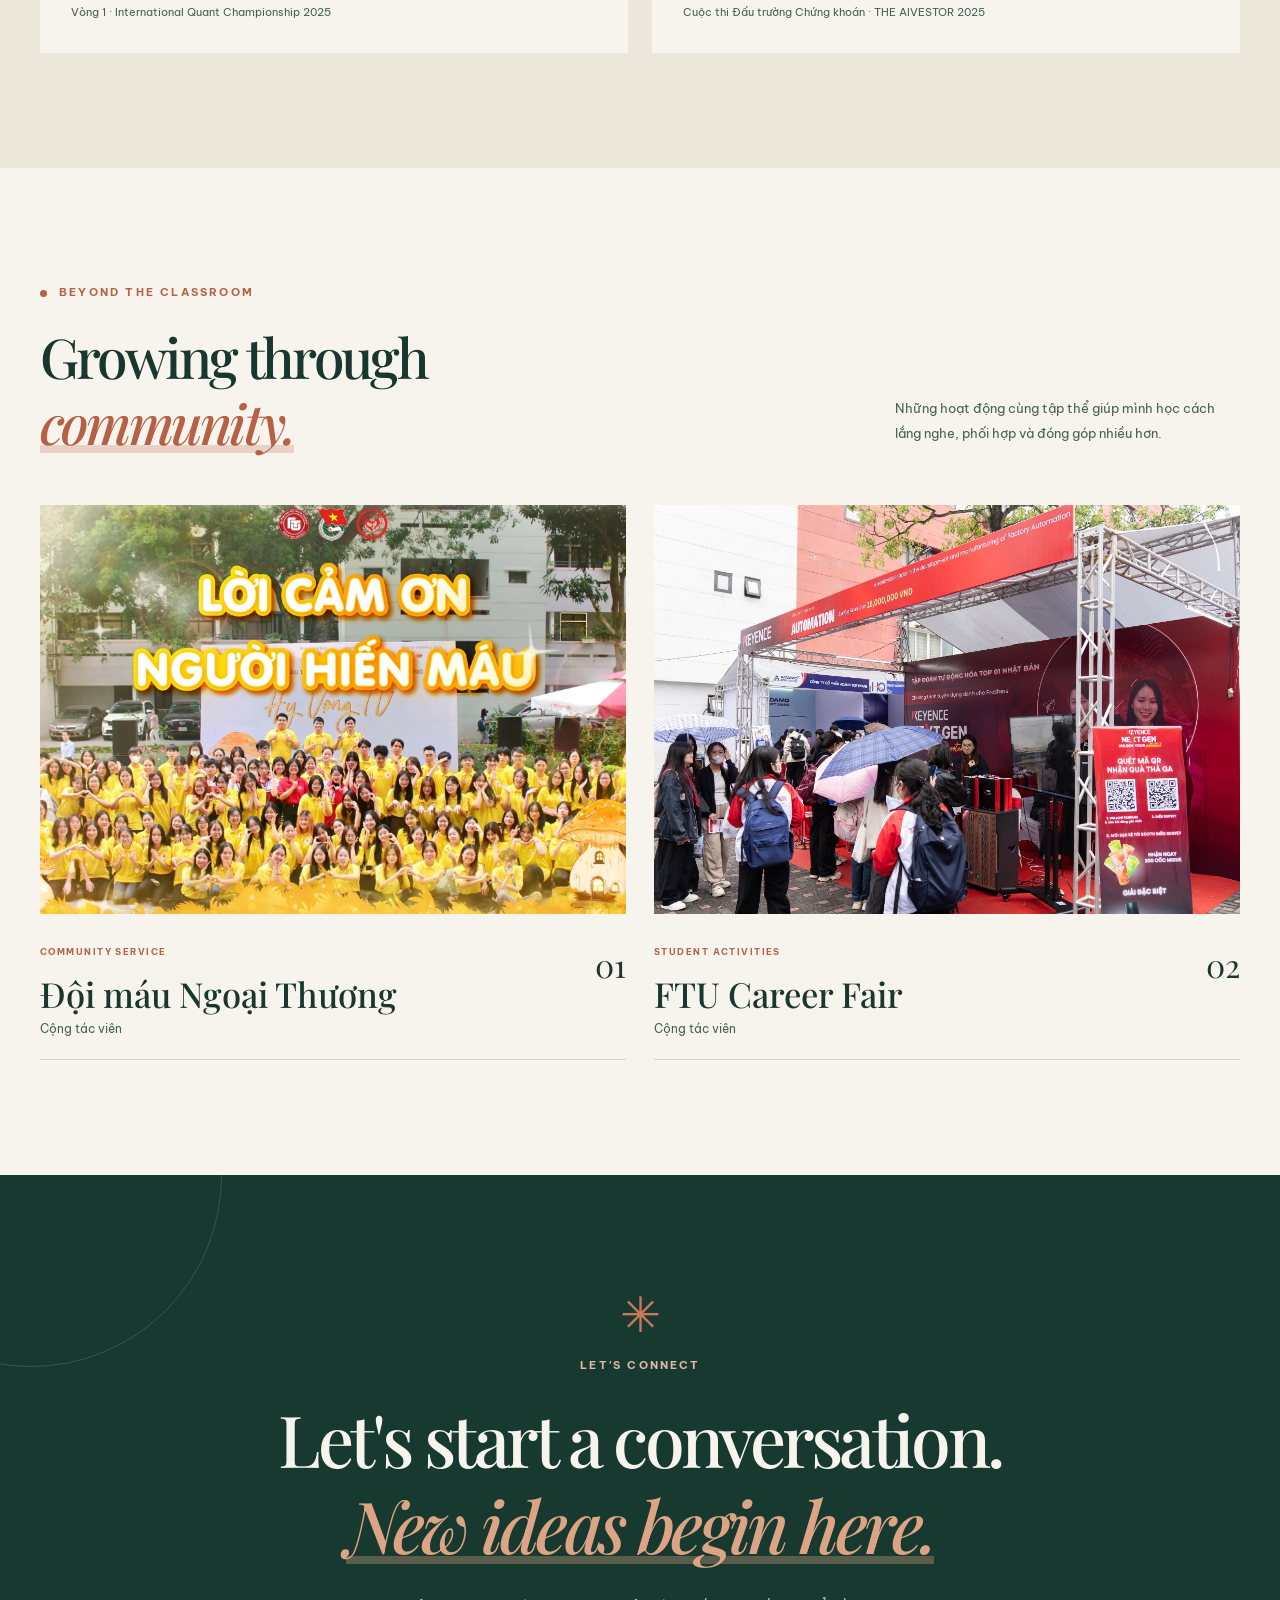
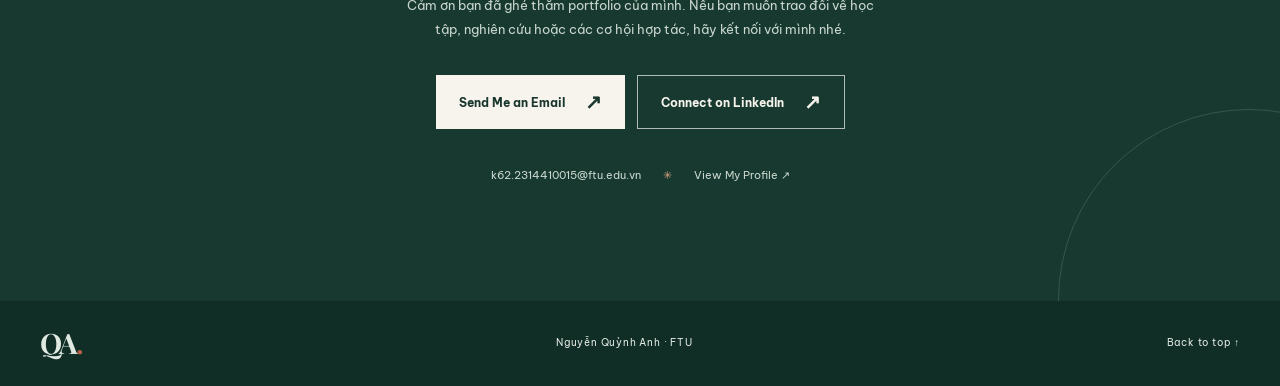
==== commit af9d9abd: "add pdf link" ====
--- a/index.html
+++ b/index.html
@@ -14,7 +14,7 @@
     <link rel="preconnect" href="https://fonts.googleapis.com" />
     <link rel="preconnect" href="https://fonts.gstatic.com" crossorigin />
     <link href="https://fonts.googleapis.com/css2?family=Be+Vietnam+Pro:wght@400;500;600;700&family=Playfair+Display:ital,wght@0,500;0,600;0,700;1,500;1,600&display=swap" rel="stylesheet" />
-    <link rel="stylesheet" href="assets/css/main.css?v=hero-fix-1" />
+    <link rel="stylesheet" href="assets/css/main.css?v=journal-link-1" />
     <script src="assets/js/main.js?v=hero-fix-1" defer></script>
   </head>
   <body>
@@ -121,8 +121,9 @@
             <div class="research-ornament" aria-hidden="true"><span></span><span></span><span></span></div>
             <div class="research-content">
               <div class="card-topline"><span>01 / RESEARCH</span><span>CO-AUTHOR</span></div>
-              <div class="research-main"><div><p class="research-label">PUBLISHED RESEARCH</p><h3>Ứng dụng Machine Learning trong dự đoán hành vi mua sắm xanh của sinh viên tại Hà Nội</h3></div><span class="research-symbol" aria-hidden="true">↗</span></div>
+              <div class="research-main"><div><p class="research-label">PUBLISHED RESEARCH</p><h3>Ứng dụng học máy trong dự đoán hành vi mua sắm xanh của sinh viên tại Hà Nội</h3></div><span class="research-symbol" aria-hidden="true">↗</span></div>
               <p class="research-publisher">Đăng trên <strong>Tạp chí Kinh tế Châu Á - Thái Bình Dương</strong></p>
+              <a class="research-link" href="https://tapchiktcatbd.vn/uploads/files/20260907202247_kT4Kki_tap-chi-vien-kinh-te-so-dac-biet-t8-gni.pdf#page=195" target="_blank" rel="noopener noreferrer">Read the Article (PDF) <span aria-hidden="true">↗</span></a>
             </div>
           </article>
 
--- a/assets/css/main.css
+++ b/assets/css/main.css
@@ -123,6 +123,10 @@
 .research-symbol { color: #c17b5e; font-family: var(--font-display); font-size: 82px; line-height: 1; }
 .research-publisher { margin: 27px 0 0; padding-top: 18px; border-top: 1px solid rgba(255,255,255,.25); color: #d8e2db; font-size: 11px; }
 .research-publisher strong { color: var(--paper); font-weight: 600; }
+.research-link { display: inline-flex; align-self: flex-start; align-items: center; gap: 12px; margin-top: 17px; border-bottom: 1px solid rgba(247,244,237,.7); padding-bottom: 4px; color: var(--paper); font-size: 11px; font-weight: 700; transition: color .25s, border-color .25s; }
+.research-link:hover { border-color: #e9b9a5; color: #e9b9a5; }
+.research-link span { font-size: 18px; line-height: 1; transition: transform .25s; }
+.research-link:hover span { transform: translate(3px, -3px); }
 .research-ornament { position: absolute; top: -150px; right: -60px; width: 560px; height: 560px; opacity: .18; transform: rotate(-20deg); }
 .research-ornament span { position: absolute; inset: 0; border: 1px solid #c8d8ca; border-radius: 50%; }
 .research-ornament span:nth-child(2) { inset: 60px; }
